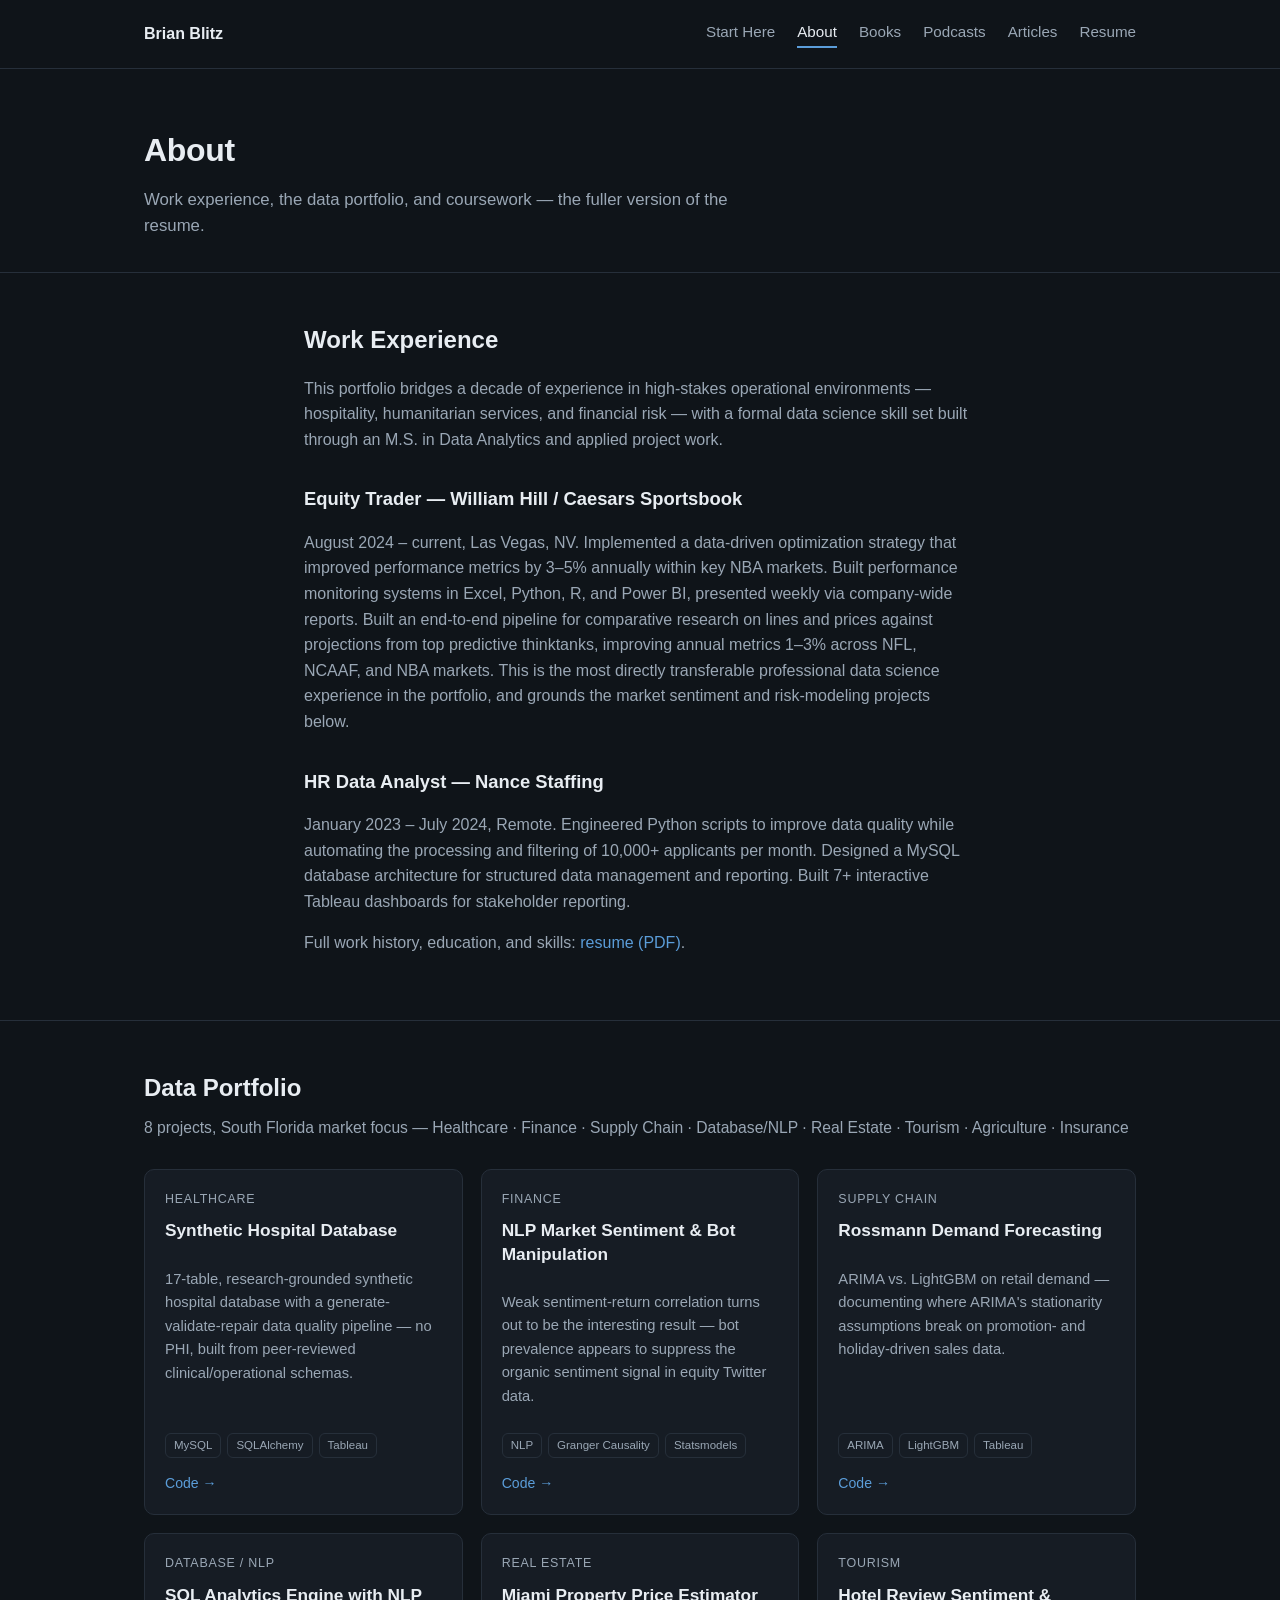
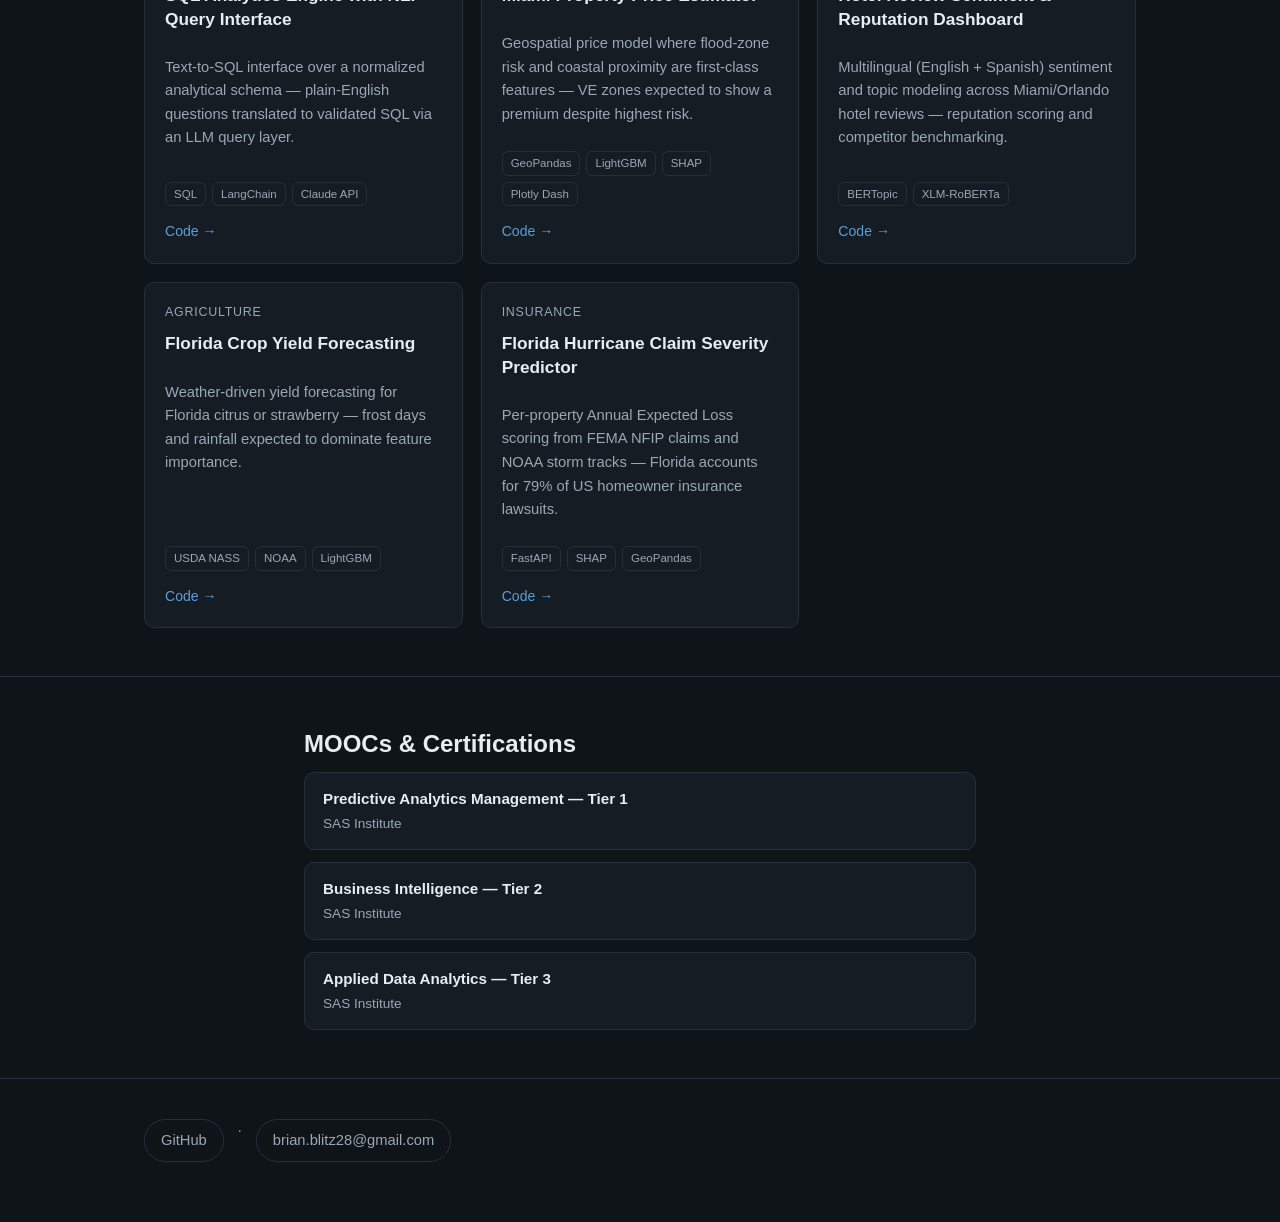
==== about.html @ cf0d60e2 "Rebuild site as multi-page: Start Here, About, Books, Podcasts, Articles, Resume" ====
<!DOCTYPE html>
<html lang="en">
<head>
<meta charset="UTF-8">
<meta name="viewport" content="width=device-width, initial-scale=1.0">
<title>About — Brian Blitz</title>
<link rel="stylesheet" href="style.css">
</head>
<body>

<nav class="site-nav">
  <div class="wrap">
    <span class="brand">Brian Blitz</span>
    <div class="tabs">
      <a href="index.html">Start Here</a>
      <a href="about.html" class="active">About</a>
      <a href="books.html">Books</a>
      <a href="podcasts.html">Podcasts</a>
      <a href="articles.html">Articles</a>
      <a href="assets/Blitz.Brian_Resume.pdf" target="_blank">Resume</a>
    </div>
  </div>
</nav>

<header class="page-head">
  <div class="wrap">
    <h1>About</h1>
    <p class="dek">Work experience, the data portfolio, and coursework — the fuller version of the resume.</p>
  </div>
</header>

<section id="work-experience">
  <div class="wrap about-page-content">
    <h2>Work Experience</h2>
    <p>
      This portfolio bridges a decade of experience in high-stakes operational environments — hospitality,
      humanitarian services, and financial risk — with a formal data science skill set built through an
      M.S. in Data Analytics and applied project work.
    </p>
    <h3>Equity Trader — William Hill / Caesars Sportsbook</h3>
    <p>
      August 2024 – current, Las Vegas, NV. Implemented a data-driven optimization strategy that improved
      performance metrics by 3–5% annually within key NBA markets. Built performance monitoring systems in
      Excel, Python, R, and Power BI, presented weekly via company-wide reports. Built an end-to-end pipeline
      for comparative research on lines and prices against projections from top predictive thinktanks,
      improving annual metrics 1–3% across NFL, NCAAF, and NBA markets. This is the most directly transferable
      professional data science experience in the portfolio, and grounds the market sentiment and risk-modeling
      projects below.
    </p>
    <h3>HR Data Analyst — Nance Staffing</h3>
    <p>
      January 2023 – July 2024, Remote. Engineered Python scripts to improve data quality while automating the
      processing and filtering of 10,000+ applicants per month. Designed a MySQL database architecture for
      structured data management and reporting. Built 7+ interactive Tableau dashboards for stakeholder reporting.
    </p>
    <p>
      Full work history, education, and skills: <a href="assets/Blitz.Brian_Resume.pdf" target="_blank">resume (PDF)</a>.
    </p>
  </div>
</section>

<section id="data-portfolio">
  <div class="wrap">
    <h2>Data Portfolio</h2>
    <p class="section-sub">8 projects, South Florida market focus — Healthcare · Finance · Supply Chain · Database/NLP · Real Estate · Tourism · Agriculture · Insurance</p>

    <div class="grid">

      <div class="card">
        <span class="industry">Healthcare</span>
        <h4>Synthetic Hospital Database</h4>
        <p class="finding">17-table, research-grounded synthetic hospital database with a generate-validate-repair data quality pipeline — no PHI, built from peer-reviewed clinical/operational schemas.</p>
        <div class="tags"><span>MySQL</span><span>SQLAlchemy</span><span>Tableau</span></div>
        <div class="card-links">
          <a href="https://github.com/brianravelo28/synthetic-hospital-db" target="_blank">Code →</a>
        </div>
      </div>

      <div class="card">
        <span class="industry">Finance</span>
        <h4>NLP Market Sentiment & Bot Manipulation</h4>
        <p class="finding">Weak sentiment-return correlation turns out to be the interesting result — bot prevalence appears to suppress the organic sentiment signal in equity Twitter data.</p>
        <div class="tags"><span>NLP</span><span>Granger Causality</span><span>Statsmodels</span></div>
        <div class="card-links">
          <a href="https://github.com/brianravelo28" target="_blank">Code →</a>
        </div>
      </div>

      <div class="card">
        <span class="industry">Supply Chain</span>
        <h4>Rossmann Demand Forecasting</h4>
        <p class="finding">ARIMA vs. LightGBM on retail demand — documenting where ARIMA's stationarity assumptions break on promotion- and holiday-driven sales data.</p>
        <div class="tags"><span>ARIMA</span><span>LightGBM</span><span>Tableau</span></div>
        <div class="card-links">
          <a href="https://github.com/brianravelo28/rossmann-demand-forecasting" target="_blank">Code →</a>
        </div>
      </div>

      <div class="card">
        <span class="industry">Database / NLP</span>
        <h4>SQL Analytics Engine with NLP Query Interface</h4>
        <p class="finding">Text-to-SQL interface over a normalized analytical schema — plain-English questions translated to validated SQL via an LLM query layer.</p>
        <div class="tags"><span>SQL</span><span>LangChain</span><span>Claude API</span></div>
        <div class="card-links">
          <a href="https://github.com/brianravelo28" target="_blank">Code →</a>
        </div>
      </div>

      <div class="card">
        <span class="industry">Real Estate</span>
        <h4>Miami Property Price Estimator</h4>
        <p class="finding">Geospatial price model where flood-zone risk and coastal proximity are first-class features — VE zones expected to show a premium despite highest risk.</p>
        <div class="tags"><span>GeoPandas</span><span>LightGBM</span><span>SHAP</span><span>Plotly Dash</span></div>
        <div class="card-links">
          <a href="https://github.com/brianravelo28/miami-real-estate-ml" target="_blank">Code →</a>
        </div>
      </div>

      <div class="card">
        <span class="industry">Tourism</span>
        <h4>Hotel Review Sentiment & Reputation Dashboard</h4>
        <p class="finding">Multilingual (English + Spanish) sentiment and topic modeling across Miami/Orlando hotel reviews — reputation scoring and competitor benchmarking.</p>
        <div class="tags"><span>BERTopic</span><span>XLM-RoBERTa</span></div>
        <div class="card-links">
          <a href="https://github.com/brianravelo28/tourism-hotel-sentiment" target="_blank">Code →</a>
        </div>
      </div>

      <div class="card">
        <span class="industry">Agriculture</span>
        <h4>Florida Crop Yield Forecasting</h4>
        <p class="finding">Weather-driven yield forecasting for Florida citrus or strawberry — frost days and rainfall expected to dominate feature importance.</p>
        <div class="tags"><span>USDA NASS</span><span>NOAA</span><span>LightGBM</span></div>
        <div class="card-links">
          <a href="https://github.com/brianravelo28" target="_blank">Code →</a>
        </div>
      </div>

      <div class="card">
        <span class="industry">Insurance</span>
        <h4>Florida Hurricane Claim Severity Predictor</h4>
        <p class="finding">Per-property Annual Expected Loss scoring from FEMA NFIP claims and NOAA storm tracks — Florida accounts for 79% of US homeowner insurance lawsuits.</p>
        <div class="tags"><span>FastAPI</span><span>SHAP</span><span>GeoPandas</span></div>
        <div class="card-links">
          <a href="https://github.com/brianravelo28" target="_blank">Code →</a>
        </div>
      </div>

    </div>
  </div>
</section>

<section id="moocs">
  <div class="wrap about-page-content">
    <h2>MOOCs & Certifications</h2>
    <ul class="item-list">
      <li>
        <div class="item-title">Predictive Analytics Management — Tier 1</div>
        <div class="item-meta">SAS Institute</div>
      </li>
      <li>
        <div class="item-title">Business Intelligence — Tier 2</div>
        <div class="item-meta">SAS Institute</div>
      </li>
      <li>
        <div class="item-title">Applied Data Analytics — Tier 3</div>
        <div class="item-meta">SAS Institute</div>
      </li>
    </ul>
  </div>
</section>

<footer>
  <div class="wrap">
    <div class="links">
      <a href="https://github.com/brianravelo28" target="_blank">GitHub</a> ·
      <a href="mailto:brian.blitz28@gmail.com">brian.blitz28@gmail.com</a>
    </div>
  </div>
</footer>

</body>
</html>
---- style.css ----
:root {
  --bg: #0f1419;
  --bg-elev: #161c24;
  --border: #262f3a;
  --text: #e8edf2;
  --text-muted: #9aa7b5;
  --accent: #5b9dd9;
  --accent-soft: rgba(91,157,217,0.12);
  --radius: 10px;
}
* { box-sizing: border-box; }
body {
  margin: 0;
  font-family: -apple-system, BlinkMacSystemFont, "Segoe UI", Helvetica, Arial, sans-serif;
  background: var(--bg);
  color: var(--text);
  line-height: 1.6;
}
a { color: var(--accent); text-decoration: none; }
a:hover { text-decoration: underline; }
.wrap { max-width: 1040px; margin: 0 auto; padding: 0 24px; }

/* Site nav — present on every page */
nav.site-nav {
  border-bottom: 1px solid var(--border);
  padding: 20px 0;
}
nav.site-nav .wrap {
  display: flex;
  align-items: center;
  justify-content: space-between;
  flex-wrap: wrap;
  gap: 12px;
}
nav.site-nav .brand {
  font-weight: 600;
  color: var(--text);
}
nav.site-nav .tabs {
  display: flex;
  gap: 22px;
  flex-wrap: wrap;
  font-size: 0.95rem;
}
nav.site-nav .tabs a { color: var(--text-muted); }
nav.site-nav .tabs a:hover,
nav.site-nav .tabs a.active { color: var(--text); text-decoration: none; }
nav.site-nav .tabs a.active { border-bottom: 2px solid var(--accent); padding-bottom: 2px; }

/* Page header (used on inner pages instead of the big hero) */
header.page-head {
  padding: 56px 0 32px;
  border-bottom: 1px solid var(--border);
}
header.page-head h1 { font-size: 2rem; margin: 0 0 10px; letter-spacing: -0.01em; }
header.page-head .dek { color: var(--text-muted); font-size: 1.05rem; max-width: 640px; margin: 0; }

/* Homepage hero */
header.hero {
  padding: 72px 0 48px;
}
.hero h1 { font-size: 2.4rem; margin: 0 0 6px; letter-spacing: -0.01em; }
.hero .role { color: var(--text-muted); font-size: 1.05rem; margin: 0 0 24px; }
.hero .pitch {
  font-size: 1.15rem;
  max-width: 640px;
  color: var(--text);
  margin: 0 0 28px;
}
.links { display: flex; gap: 14px; flex-wrap: wrap; }
.links a {
  padding: 9px 16px;
  border: 1px solid var(--border);
  border-radius: 999px;
  color: var(--text);
  font-size: 0.92rem;
}
.links a:hover { border-color: var(--accent); text-decoration: none; background: var(--accent-soft); }

/* Start Here quick-links */
.quick-links {
  display: grid;
  grid-template-columns: repeat(auto-fill, minmax(220px, 1fr));
  gap: 14px;
  margin: 8px 0 0;
}
.quick-links a {
  display: block;
  padding: 16px 18px;
  border: 1px solid var(--border);
  border-radius: var(--radius);
  color: var(--text);
}
.quick-links a:hover { border-color: var(--accent); background: var(--accent-soft); text-decoration: none; }
.quick-links .qtitle { font-weight: 600; margin-bottom: 4px; }
.quick-links .qdesc { color: var(--text-muted); font-size: 0.88rem; }

section { padding: 48px 0; }
section + section { border-top: 1px solid var(--border); }
section h2 { font-size: 1.5rem; margin: 0 0 8px; }
section h3 { font-size: 1.15rem; margin: 32px 0 12px; }
section .section-sub {
  color: var(--text-muted);
  margin: 0 0 28px;
  font-size: 0.98rem;
}
section p { color: var(--text-muted); }

/* Project grid (About > Data Portfolio) */
.grid {
  display: grid;
  grid-template-columns: repeat(auto-fill, minmax(280px, 1fr));
  gap: 18px;
}
.card {
  background: var(--bg-elev);
  border: 1px solid var(--border);
  border-radius: var(--radius);
  padding: 20px;
  display: flex;
  flex-direction: column;
  gap: 10px;
}
.card .industry { font-size: 0.78rem; text-transform: uppercase; letter-spacing: 0.06em; color: var(--text-muted); }
.card h4 { margin: 0; font-size: 1.08rem; line-height: 1.35; color: var(--text); }
.card .finding { color: var(--text-muted); font-size: 0.92rem; flex-grow: 1; }
.tags { display: flex; gap: 6px; flex-wrap: wrap; }
.tags span {
  font-size: 0.72rem;
  color: var(--text-muted);
  border: 1px solid var(--border);
  padding: 2px 8px;
  border-radius: 6px;
}
.card-links { display: flex; gap: 14px; margin-top: 4px; font-size: 0.88rem; }

/* Simple list rows (MOOCs, and later Books/Podcasts/Articles) */
.item-list { list-style: none; padding: 0; margin: 0; display: flex; flex-direction: column; gap: 12px; }
.item-list li {
  border: 1px solid var(--border);
  border-radius: var(--radius);
  padding: 14px 18px;
  background: var(--bg-elev);
}
.item-list .item-title { color: var(--text); font-weight: 600; font-size: 0.95rem; }
.item-list .item-meta { color: var(--text-muted); font-size: 0.85rem; margin-top: 2px; }

/* Honest "not built yet" placeholder */
.placeholder {
  border: 1px dashed var(--border);
  border-radius: var(--radius);
  padding: 28px;
  color: var(--text-muted);
  font-size: 0.95rem;
}

.about-page-content { max-width: 720px; }

footer {
  border-top: 1px solid var(--border);
  padding: 40px 0 60px;
  color: var(--text-muted);
  font-size: 0.9rem;
}
footer .links a { color: var(--text-muted); }
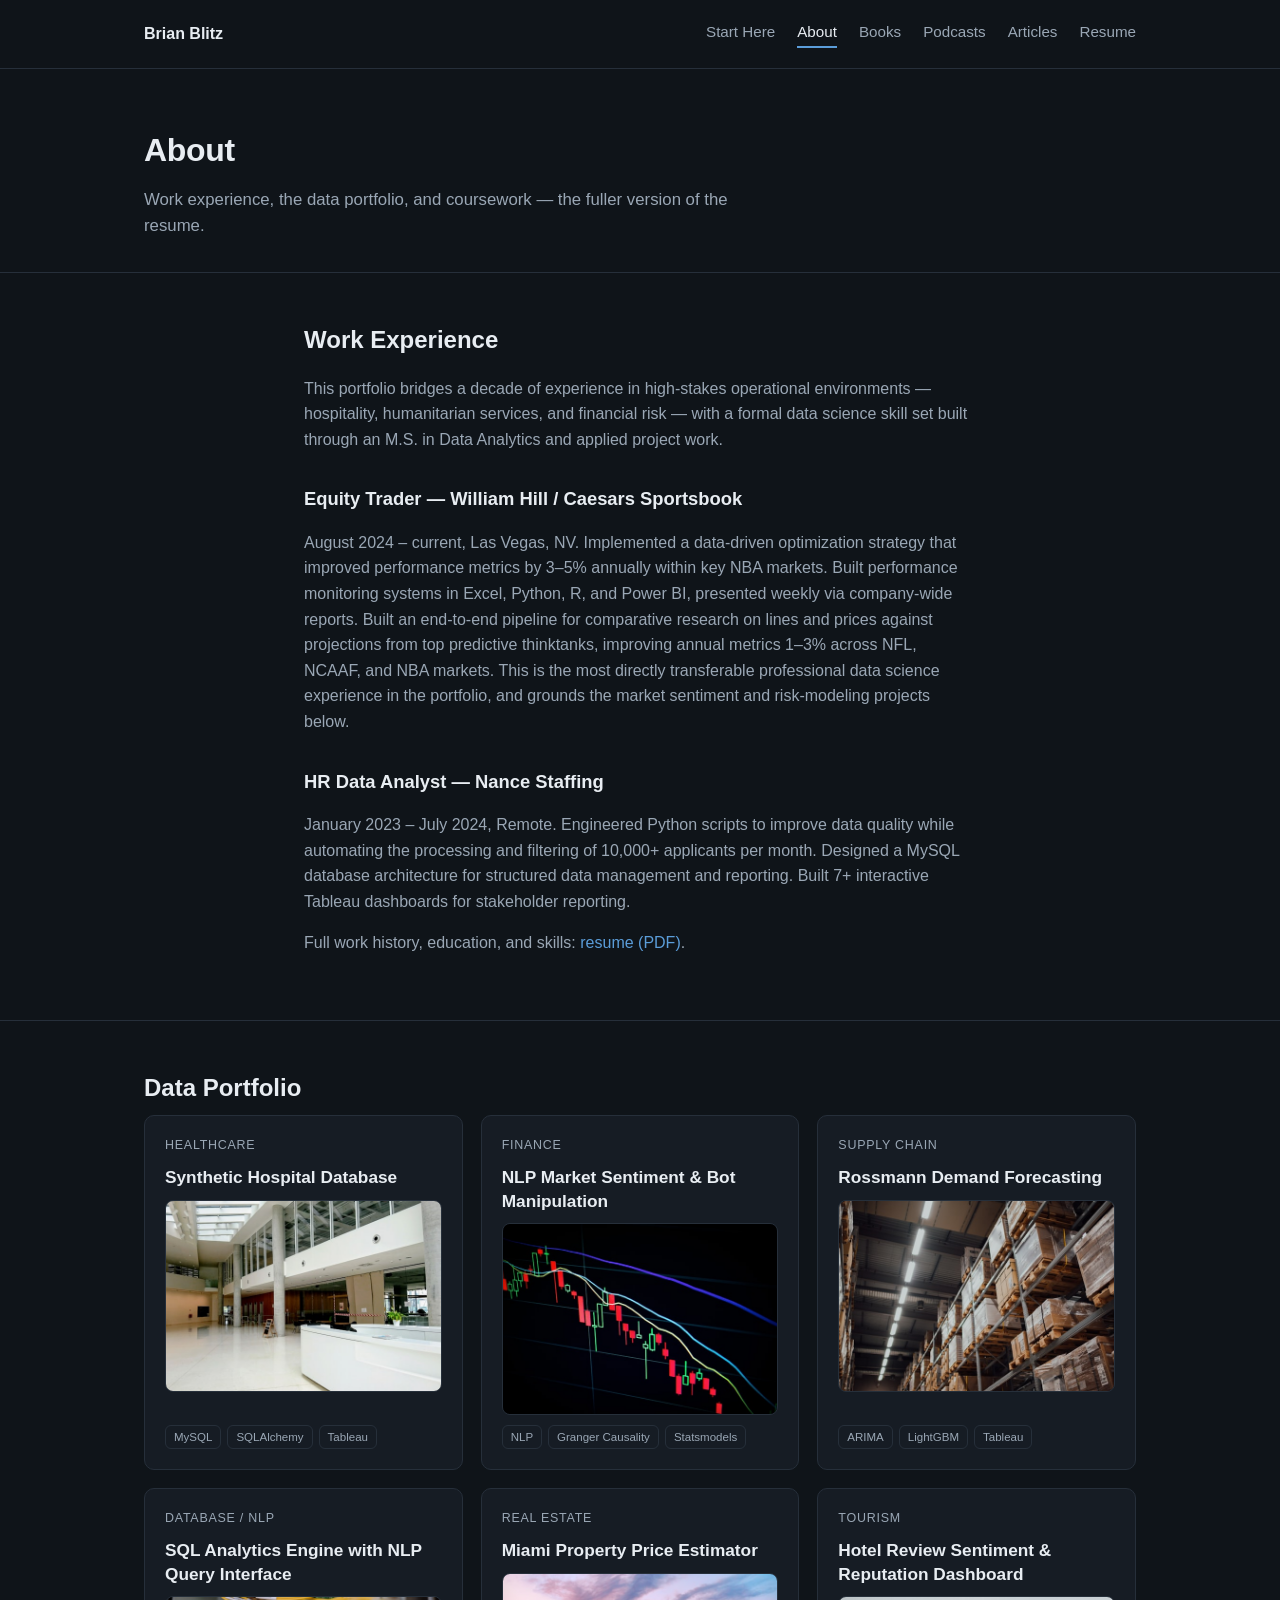
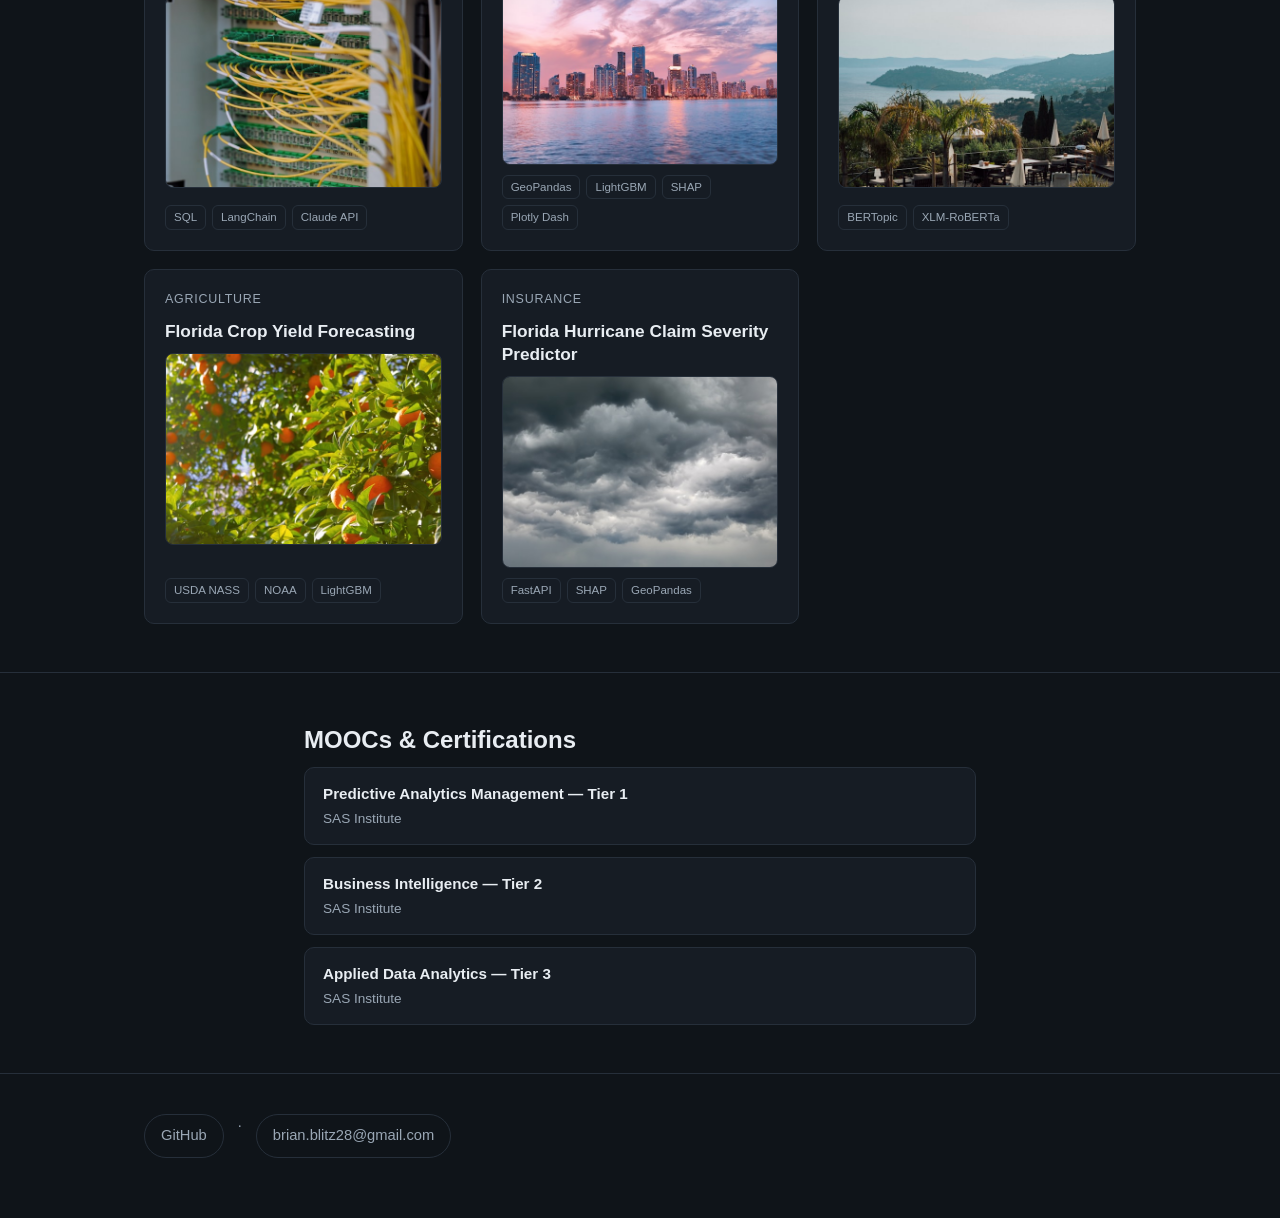
==== commit d8211f67: "Add scroll-reveal and hover-to-reveal photo overlays to Data Portfolio cards Cards now fade in on sc" ====
--- a/about.html
+++ b/about.html
@@ -62,88 +62,87 @@
 <section id="data-portfolio">
   <div class="wrap">
     <h2>Data Portfolio</h2>
-    <p class="section-sub">8 projects, South Florida market focus — Healthcare · Finance · Supply Chain · Database/NLP · Real Estate · Tourism · Agriculture · Insurance</p>
 
     <div class="grid">
 
-      <div class="card">
+      <div class="card reveal">
         <span class="industry">Healthcare</span>
         <h4>Synthetic Hospital Database</h4>
-        <p class="finding">17-table, research-grounded synthetic hospital database with a generate-validate-repair data quality pipeline — no PHI, built from peer-reviewed clinical/operational schemas.</p>
+        <a class="card-photo" href="https://github.com/brianravelo28/synthetic-hospital-db" target="_blank" title="View code on GitHub">
+          <img src="assets/photos/healthcare.jpg" alt="" loading="lazy">
+          <p class="finding">17-table, research-grounded synthetic hospital database with a generate-validate-repair data quality pipeline — no PHI, built from peer-reviewed clinical/operational schemas.</p>
+        </a>
         <div class="tags"><span>MySQL</span><span>SQLAlchemy</span><span>Tableau</span></div>
-        <div class="card-links">
-          <a href="https://github.com/brianravelo28/synthetic-hospital-db" target="_blank">Code →</a>
-        </div>
       </div>
 
-      <div class="card">
+      <div class="card reveal">
         <span class="industry">Finance</span>
         <h4>NLP Market Sentiment & Bot Manipulation</h4>
-        <p class="finding">Weak sentiment-return correlation turns out to be the interesting result — bot prevalence appears to suppress the organic sentiment signal in equity Twitter data.</p>
+        <a class="card-photo" href="https://github.com/brianravelo28" target="_blank" title="View code on GitHub">
+          <img src="assets/photos/finance.jpg" alt="" loading="lazy">
+          <p class="finding">Weak sentiment-return correlation turns out to be the interesting result — bot prevalence appears to suppress the organic sentiment signal in equity Twitter data.</p>
+        </a>
         <div class="tags"><span>NLP</span><span>Granger Causality</span><span>Statsmodels</span></div>
-        <div class="card-links">
-          <a href="https://github.com/brianravelo28" target="_blank">Code →</a>
-        </div>
       </div>
 
-      <div class="card">
+      <div class="card reveal">
         <span class="industry">Supply Chain</span>
         <h4>Rossmann Demand Forecasting</h4>
-        <p class="finding">ARIMA vs. LightGBM on retail demand — documenting where ARIMA's stationarity assumptions break on promotion- and holiday-driven sales data.</p>
+        <a class="card-photo" href="https://github.com/brianravelo28/rossmann-demand-forecasting" target="_blank" title="View code on GitHub">
+          <img src="assets/photos/supply-chain.jpg" alt="" loading="lazy">
+          <p class="finding">ARIMA vs. LightGBM on retail demand — documenting where ARIMA's stationarity assumptions break on promotion- and holiday-driven sales data.</p>
+        </a>
         <div class="tags"><span>ARIMA</span><span>LightGBM</span><span>Tableau</span></div>
-        <div class="card-links">
-          <a href="https://github.com/brianravelo28/rossmann-demand-forecasting" target="_blank">Code →</a>
-        </div>
       </div>
 
-      <div class="card">
+      <div class="card reveal">
         <span class="industry">Database / NLP</span>
         <h4>SQL Analytics Engine with NLP Query Interface</h4>
-        <p class="finding">Text-to-SQL interface over a normalized analytical schema — plain-English questions translated to validated SQL via an LLM query layer.</p>
+        <a class="card-photo" href="https://github.com/brianravelo28" target="_blank" title="View code on GitHub">
+          <img src="assets/photos/database-nlp.jpg" alt="" loading="lazy">
+          <p class="finding">Text-to-SQL interface over a normalized analytical schema — plain-English questions translated to validated SQL via an LLM query layer.</p>
+        </a>
         <div class="tags"><span>SQL</span><span>LangChain</span><span>Claude API</span></div>
-        <div class="card-links">
-          <a href="https://github.com/brianravelo28" target="_blank">Code →</a>
-        </div>
       </div>
 
-      <div class="card">
+      <div class="card reveal">
         <span class="industry">Real Estate</span>
         <h4>Miami Property Price Estimator</h4>
-        <p class="finding">Geospatial price model where flood-zone risk and coastal proximity are first-class features — VE zones expected to show a premium despite highest risk.</p>
+        <a class="card-photo" href="https://github.com/brianravelo28/miami-real-estate-ml" target="_blank" title="View code on GitHub">
+          <img src="assets/photos/real-estate.jpg" alt="" loading="lazy">
+          <p class="finding">Geospatial price model where flood-zone risk and coastal proximity are first-class features — VE zones expected to show a premium despite highest risk.</p>
+        </a>
         <div class="tags"><span>GeoPandas</span><span>LightGBM</span><span>SHAP</span><span>Plotly Dash</span></div>
-        <div class="card-links">
-          <a href="https://github.com/brianravelo28/miami-real-estate-ml" target="_blank">Code →</a>
-        </div>
       </div>
 
-      <div class="card">
+      <div class="card reveal">
         <span class="industry">Tourism</span>
         <h4>Hotel Review Sentiment & Reputation Dashboard</h4>
-        <p class="finding">Multilingual (English + Spanish) sentiment and topic modeling across Miami/Orlando hotel reviews — reputation scoring and competitor benchmarking.</p>
+        <a class="card-photo" href="https://github.com/brianravelo28/tourism-hotel-sentiment" target="_blank" title="View code on GitHub">
+          <img src="assets/photos/tourism.jpg" alt="" loading="lazy">
+          <p class="finding">Multilingual (English + Spanish) sentiment and topic modeling across Miami/Orlando hotel reviews — reputation scoring and competitor benchmarking.</p>
+        </a>
         <div class="tags"><span>BERTopic</span><span>XLM-RoBERTa</span></div>
-        <div class="card-links">
-          <a href="https://github.com/brianravelo28/tourism-hotel-sentiment" target="_blank">Code →</a>
-        </div>
       </div>
 
-      <div class="card">
+      <div class="card reveal">
         <span class="industry">Agriculture</span>
         <h4>Florida Crop Yield Forecasting</h4>
-        <p class="finding">Weather-driven yield forecasting for Florida citrus or strawberry — frost days and rainfall expected to dominate feature importance.</p>
+        <a class="card-photo" href="https://github.com/brianravelo28/florida-citrus-yield-forecast" target="_blank" title="View code on GitHub">
+          <img src="assets/photos/agriculture.jpg" alt="" loading="lazy">
+          <p class="finding">Weather-driven yield forecasting for Florida citrus or strawberry — frost days and rainfall expected to dominate feature importance.</p>
+        </a>
         <div class="tags"><span>USDA NASS</span><span>NOAA</span><span>LightGBM</span></div>
-        <div class="card-links">
-          <a href="https://github.com/brianravelo28" target="_blank">Code →</a>
-        </div>
       </div>
 
-      <div class="card">
+      <div class="card reveal">
         <span class="industry">Insurance</span>
         <h4>Florida Hurricane Claim Severity Predictor</h4>
-        <p class="finding">Per-property Annual Expected Loss scoring from FEMA NFIP claims and NOAA storm tracks — Florida accounts for 79% of US homeowner insurance lawsuits.</p>
+        <a class="card-photo" href="https://github.com/brianravelo28" target="_blank" title="View code on GitHub">
+          <img src="assets/photos/insurance.jpg" alt="" loading="lazy">
+          <p class="finding">Per-property Annual Expected Loss scoring from FEMA NFIP claims and NOAA storm tracks — Florida accounts for 79% of US homeowner insurance lawsuits.</p>
+        </a>
         <div class="tags"><span>FastAPI</span><span>SHAP</span><span>GeoPandas</span></div>
-        <div class="card-links">
-          <a href="https://github.com/brianravelo28" target="_blank">Code →</a>
-        </div>
       </div>
 
     </div>
@@ -179,5 +178,19 @@
   </div>
 </footer>
 
+<script>
+  document.addEventListener('DOMContentLoaded', () => {
+    const observer = new IntersectionObserver((entries) => {
+      entries.forEach(entry => {
+        if (entry.isIntersecting) {
+          entry.target.classList.add('is-visible');
+          observer.unobserve(entry.target);
+        }
+      });
+    }, { threshold: 0.15 });
+    document.querySelectorAll('.reveal').forEach(el => observer.observe(el));
+  });
+</script>
+
 </body>
 </html>
--- a/style.css
+++ b/style.css
@@ -123,8 +123,7 @@
 }
 .card .industry { font-size: 0.78rem; text-transform: uppercase; letter-spacing: 0.06em; color: var(--text-muted); }
 .card h4 { margin: 0; font-size: 1.08rem; line-height: 1.35; color: var(--text); }
-.card .finding { color: var(--text-muted); font-size: 0.92rem; flex-grow: 1; }
-.tags { display: flex; gap: 6px; flex-wrap: wrap; }
+.tags { display: flex; gap: 6px; flex-wrap: wrap; margin-top: auto; }
 .tags span {
   font-size: 0.72rem;
   color: var(--text-muted);
@@ -132,7 +131,39 @@
   padding: 2px 8px;
   border-radius: 6px;
 }
-.card-links { display: flex; gap: 14px; margin-top: 4px; font-size: 0.88rem; }
+.card-photo {
+  position: relative;
+  display: block;
+  border-radius: 8px;
+  overflow: hidden;
+  border: 1px solid var(--border);
+  transition: border-color 0.2s ease;
+}
+.card-photo:hover { border-color: var(--accent); }
+.card-photo img {
+  display: block;
+  width: 100%;
+  height: 190px;
+  object-fit: cover;
+}
+.card-photo .finding {
+  position: absolute;
+  left: 0;
+  right: 0;
+  bottom: 0;
+  margin: 0;
+  padding: 36px 14px 12px;
+  background: linear-gradient(to top, rgba(6,9,13,0.97) 60%, rgba(6,9,13,0) 100%);
+  color: #f4f7fa;
+  font-size: 0.86rem;
+  line-height: 1.45;
+  opacity: 0;
+  transition: opacity 0.25s ease;
+}
+.card-photo:hover .finding,
+.card-photo:focus-visible .finding {
+  opacity: 1;
+}
 
 /* Simple list rows (MOOCs, and later Books/Podcasts/Articles) */
 .item-list { list-style: none; padding: 0; margin: 0; display: flex; flex-direction: column; gap: 12px; }
@@ -156,6 +187,17 @@
 
 .about-page-content { max-width: 720px; }
 
+/* Scroll reveal — cards fade/slide in as they enter the viewport */
+.reveal {
+  opacity: 0;
+  transform: translateY(24px);
+  transition: opacity 0.6s ease, transform 0.6s ease;
+}
+.reveal.is-visible {
+  opacity: 1;
+  transform: translateY(0);
+}
+
 footer {
   border-top: 1px solid var(--border);
   padding: 40px 0 60px;
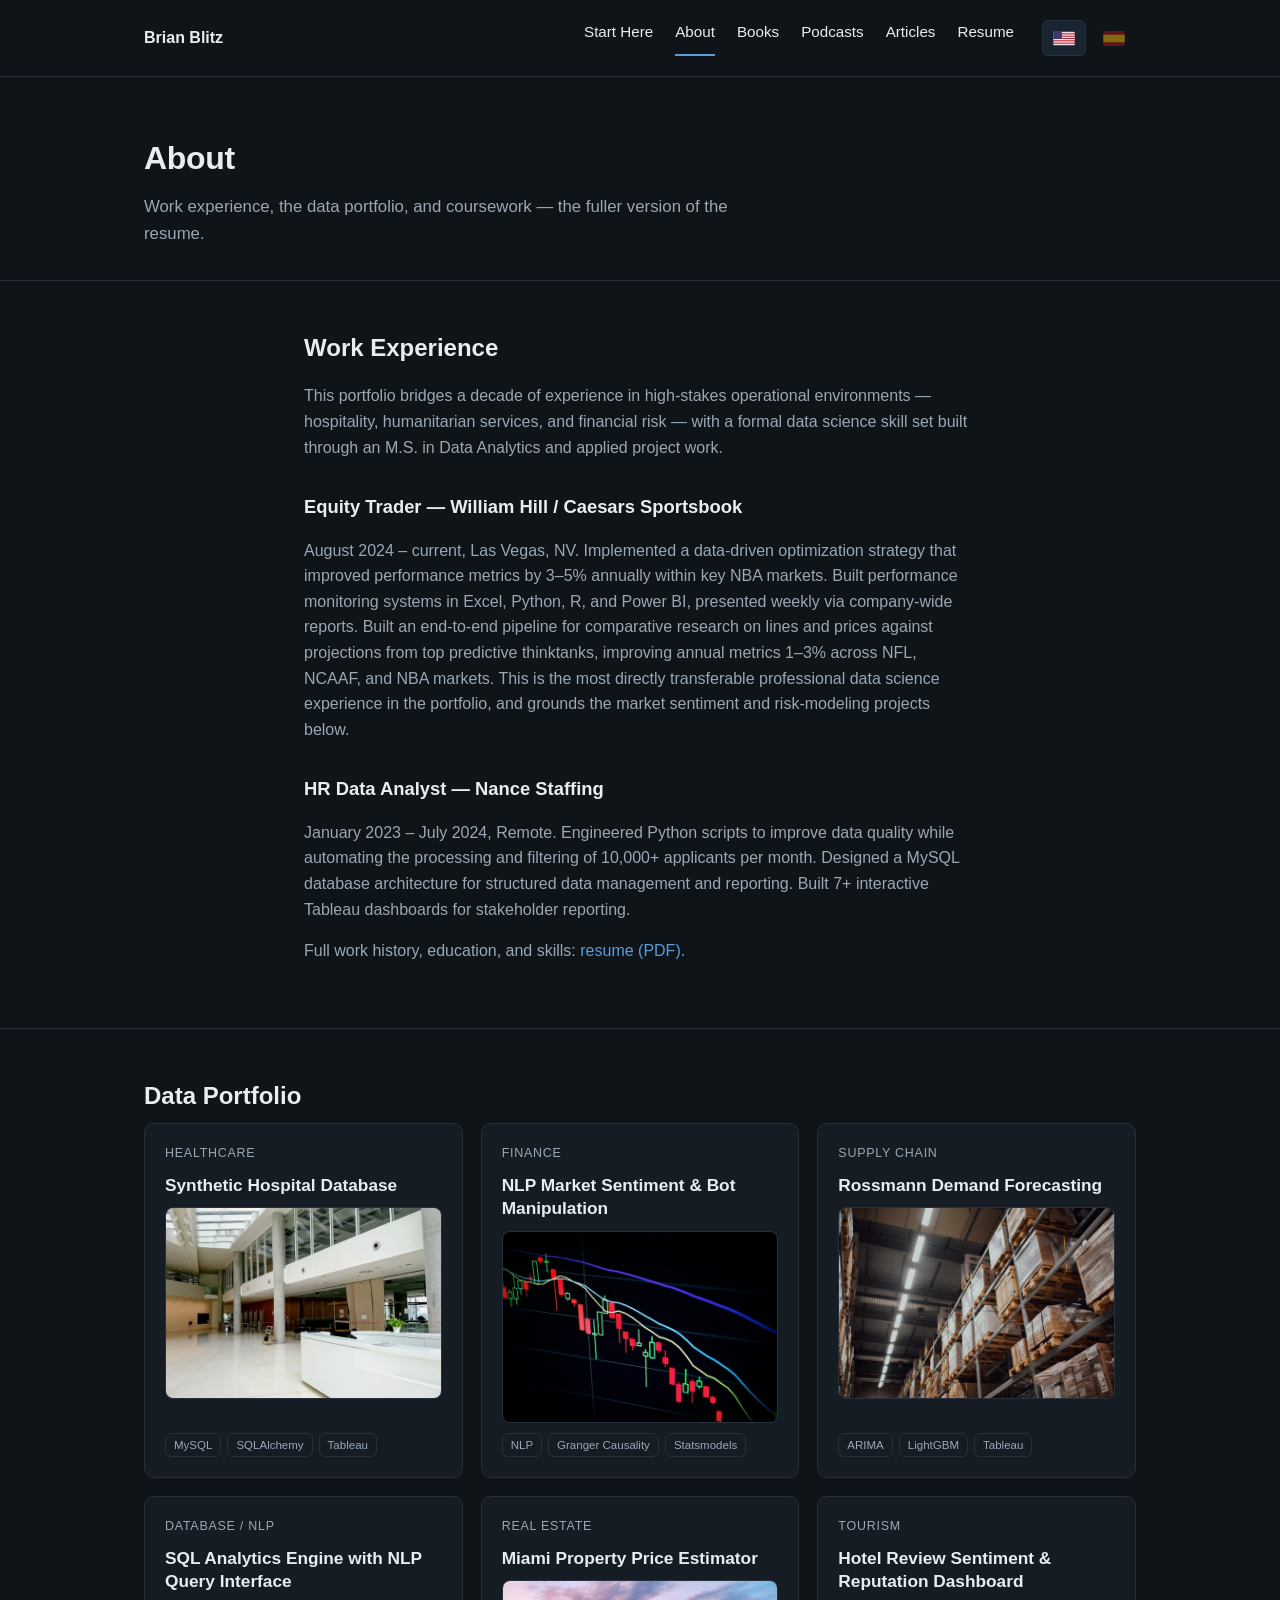
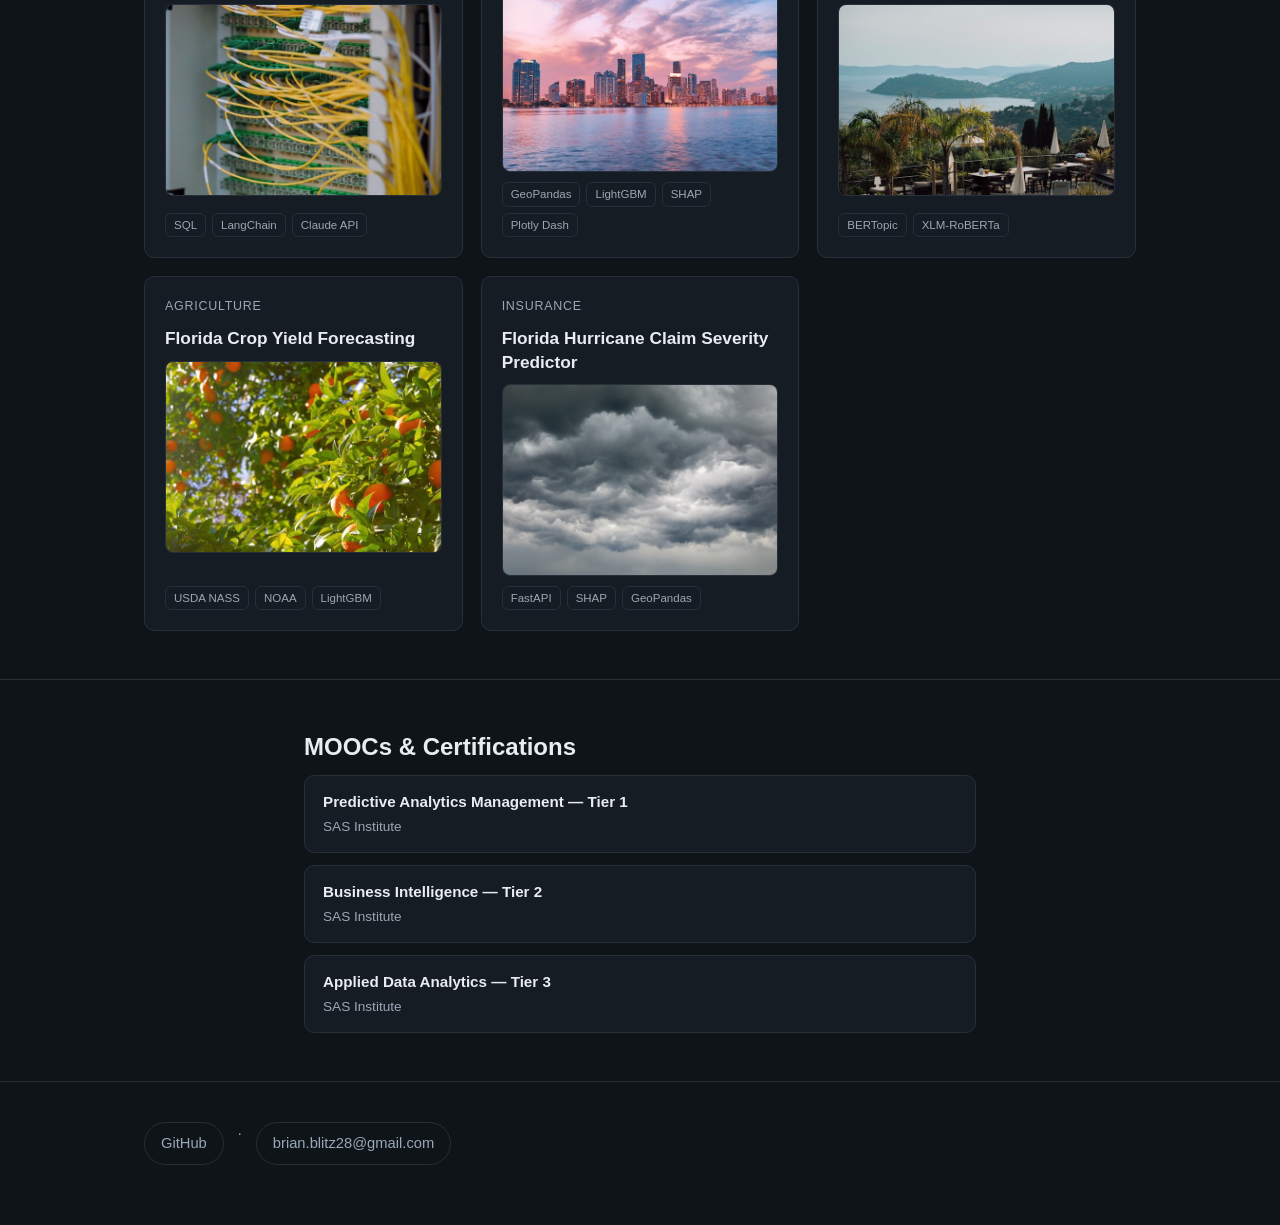
==== commit b92bbb5d: "Add EN/ES language toggle with full Spanish translation Flag buttons next to Resume switch every pag" ====
--- a/about.html
+++ b/about.html
@@ -2,43 +2,59 @@
 <html lang="en">
 <head>
 <meta charset="UTF-8">
+<script src="assets/lang-early.js"></script>
 <meta name="viewport" content="width=device-width, initial-scale=1.0">
 <title>About — Brian Blitz</title>
 <link rel="stylesheet" href="style.css">
 </head>
-<body>
+<body data-title-en="About — Brian Blitz" data-title-es="Acerca de — Brian Blitz">
 
 <nav class="site-nav">
   <div class="wrap">
     <span class="brand">Brian Blitz</span>
     <div class="tabs">
-      <a href="index.html">Start Here</a>
-      <a href="about.html" class="active">About</a>
-      <a href="books.html">Books</a>
-      <a href="podcasts.html">Podcasts</a>
-      <a href="articles.html">Articles</a>
-      <a href="assets/Blitz.Brian_Resume.pdf" target="_blank">Resume</a>
+      <a href="index.html"><span data-lang="en">Start Here</span><span data-lang="es" hidden>Inicio</span></a>
+      <a href="about.html" class="active"><span data-lang="en">About</span><span data-lang="es" hidden>Acerca de</span></a>
+      <a href="books.html"><span data-lang="en">Books</span><span data-lang="es" hidden>Libros</span></a>
+      <a href="podcasts.html"><span data-lang="en">Podcasts</span><span data-lang="es" hidden>Podcasts</span></a>
+      <a href="articles.html"><span data-lang="en">Articles</span><span data-lang="es" hidden>Artículos</span></a>
+      <a href="assets/Blitz.Brian_Resume.pdf" target="_blank"><span data-lang="en">Resume</span><span data-lang="es" hidden>Currículum</span></a>
+      <div class="lang-toggle">
+        <button type="button" data-set-lang="en" aria-label="English"><svg width="20" height="14" viewBox="0 0 20 14" aria-hidden="true"><rect width="20" height="14" fill="#B22234"/><rect y="1.08" width="20" height="1.08" fill="#fff"/><rect y="3.23" width="20" height="1.08" fill="#fff"/><rect y="5.38" width="20" height="1.08" fill="#fff"/><rect y="7.54" width="20" height="1.08" fill="#fff"/><rect y="9.69" width="20" height="1.08" fill="#fff"/><rect y="11.85" width="20" height="1.08" fill="#fff"/><rect width="8" height="7.54" fill="#3C3B6E"/></svg></button>
+        <button type="button" data-set-lang="es" aria-label="Español"><svg width="20" height="14" viewBox="0 0 20 14" aria-hidden="true"><rect width="20" height="14" fill="#AA151B"/><rect y="3.5" width="20" height="7" fill="#F1BF00"/></svg></button>
+      </div>
     </div>
   </div>
 </nav>
 
 <header class="page-head">
   <div class="wrap">
-    <h1>About</h1>
-    <p class="dek">Work experience, the data portfolio, and coursework — the fuller version of the resume.</p>
+    <h1><span data-lang="en">About</span><span data-lang="es" hidden>Acerca de</span></h1>
+    <p class="dek">
+      <span data-lang="en">Work experience, the data portfolio, and coursework — the fuller version of the resume.</span>
+      <span data-lang="es" hidden>Experiencia laboral, el portafolio de datos y la formación — la versión más completa del currículum.</span>
+    </p>
   </div>
 </header>
 
 <section id="work-experience">
   <div class="wrap about-page-content">
-    <h2>Work Experience</h2>
-    <p>
+    <h2><span data-lang="en">Work Experience</span><span data-lang="es" hidden>Experiencia Laboral</span></h2>
+    <p data-lang="en">
       This portfolio bridges a decade of experience in high-stakes operational environments — hospitality,
       humanitarian services, and financial risk — with a formal data science skill set built through an
       M.S. in Data Analytics and applied project work.
     </p>
-    <h3>Equity Trader — William Hill / Caesars Sportsbook</h3>
-    <p>
+    <p data-lang="es" hidden>
+      Este portafolio conecta una década de experiencia en entornos operativos de alto riesgo — hospitalidad,
+      servicios humanitarios y riesgo financiero — con un conjunto formal de habilidades en ciencia de datos,
+      desarrollado a través de una Maestría en Analítica de Datos y proyectos aplicados.
+    </p>
+    <h3>
+      <span data-lang="en">Equity Trader — William Hill / Caesars Sportsbook</span>
+      <span data-lang="es" hidden>Trader de Apuestas — William Hill / Caesars Sportsbook</span>
+    </h3>
+    <p data-lang="en">
       August 2024 – current, Las Vegas, NV. Implemented a data-driven optimization strategy that improved
       performance metrics by 3–5% annually within key NBA markets. Built performance monitoring systems in
       Excel, Python, R, and Power BI, presented weekly via company-wide reports. Built an end-to-end pipeline
@@ -47,100 +63,128 @@
       professional data science experience in the portfolio, and grounds the market sentiment and risk-modeling
       projects below.
     </p>
-    <h3>HR Data Analyst — Nance Staffing</h3>
-    <p>
+    <p data-lang="es" hidden>
+      Agosto de 2024 – actualidad, Las Vegas, NV. Implementé una estrategia de optimización basada en datos que
+      mejoró las métricas de rendimiento entre un 3–5% anual en mercados clave de la NBA. Desarrollé sistemas de
+      monitoreo de rendimiento en Excel, Python, R y Power BI, presentados semanalmente en informes a nivel de
+      toda la empresa. Construí un pipeline integral de investigación comparativa de líneas y precios frente a
+      proyecciones de los principales centros de análisis predictivo, mejorando las métricas anuales entre un
+      1–3% en los mercados de NFL, NCAAF y NBA. Esta es la experiencia profesional en ciencia de datos más
+      directamente transferible del portafolio, y sirve de base para los proyectos de sentimiento de mercado y
+      modelado de riesgo que se muestran a continuación.
+    </p>
+    <h3>
+      <span data-lang="en">HR Data Analyst — Nance Staffing</span>
+      <span data-lang="es" hidden>Analista de Datos de RR. HH. — Nance Staffing</span>
+    </h3>
+    <p data-lang="en">
       January 2023 – July 2024, Remote. Engineered Python scripts to improve data quality while automating the
       processing and filtering of 10,000+ applicants per month. Designed a MySQL database architecture for
       structured data management and reporting. Built 7+ interactive Tableau dashboards for stakeholder reporting.
     </p>
+    <p data-lang="es" hidden>
+      Enero de 2023 – julio de 2024, Remoto. Desarrollé scripts en Python para mejorar la calidad de los datos,
+      automatizando el procesamiento y filtrado de más de 10,000 postulantes al mes. Diseñé una arquitectura de
+      base de datos en MySQL para la gestión estructurada de datos y reportes. Construí más de 7 dashboards
+      interactivos en Tableau para reportes a las partes interesadas.
+    </p>
     <p>
-      Full work history, education, and skills: <a href="assets/Blitz.Brian_Resume.pdf" target="_blank">resume (PDF)</a>.
+      <span data-lang="en">Full work history, education, and skills: <a href="assets/Blitz.Brian_Resume.pdf" target="_blank">resume (PDF)</a>.</span>
+      <span data-lang="es" hidden>Historial laboral completo, formación académica y habilidades: <a href="assets/Blitz.Brian_Resume.pdf" target="_blank">currículum (PDF)</a>.</span>
     </p>
   </div>
 </section>
 
 <section id="data-portfolio">
   <div class="wrap">
-    <h2>Data Portfolio</h2>
+    <h2><span data-lang="en">Data Portfolio</span><span data-lang="es" hidden>Portafolio de Datos</span></h2>
 
     <div class="grid">
 
       <div class="card reveal">
-        <span class="industry">Healthcare</span>
-        <h4>Synthetic Hospital Database</h4>
+        <span class="industry"><span data-lang="en">Healthcare</span><span data-lang="es" hidden>Salud</span></span>
+        <h4><span data-lang="en">Synthetic Hospital Database</span><span data-lang="es" hidden>Base de Datos Hospitalaria Sintética</span></h4>
         <a class="card-photo" href="https://github.com/brianravelo28/synthetic-hospital-db" target="_blank" title="View code on GitHub">
           <img src="assets/photos/healthcare.jpg" alt="" loading="lazy">
-          <p class="finding">17-table, research-grounded synthetic hospital database with a generate-validate-repair data quality pipeline — no PHI, built from peer-reviewed clinical/operational schemas.</p>
+          <p class="finding" data-lang="en">17-table, research-grounded synthetic hospital database with a generate-validate-repair data quality pipeline — no PHI, built from peer-reviewed clinical/operational schemas.</p>
+          <p class="finding" data-lang="es" hidden>Base de datos hospitalaria sintética de 17 tablas, fundamentada en investigación, con un pipeline de generación-validación-reparación para la calidad de los datos — sin PHI, construida a partir de esquemas clínicos/operativos revisados por pares.</p>
         </a>
         <div class="tags"><span>MySQL</span><span>SQLAlchemy</span><span>Tableau</span></div>
       </div>
 
       <div class="card reveal">
-        <span class="industry">Finance</span>
-        <h4>NLP Market Sentiment & Bot Manipulation</h4>
+        <span class="industry"><span data-lang="en">Finance</span><span data-lang="es" hidden>Finanzas</span></span>
+        <h4><span data-lang="en">NLP Market Sentiment & Bot Manipulation</span><span data-lang="es" hidden>Sentimiento de Mercado con NLP y Manipulación por Bots</span></h4>
         <a class="card-photo" href="https://github.com/brianravelo28" target="_blank" title="View code on GitHub">
           <img src="assets/photos/finance.jpg" alt="" loading="lazy">
-          <p class="finding">Weak sentiment-return correlation turns out to be the interesting result — bot prevalence appears to suppress the organic sentiment signal in equity Twitter data.</p>
+          <p class="finding" data-lang="en">Weak sentiment-return correlation turns out to be the interesting result — bot prevalence appears to suppress the organic sentiment signal in equity Twitter data.</p>
+          <p class="finding" data-lang="es" hidden>Una correlación débil entre sentimiento y rendimiento resulta ser el hallazgo más interesante — la prevalencia de bots parece suprimir la señal de sentimiento orgánico en los datos de Twitter sobre acciones.</p>
         </a>
         <div class="tags"><span>NLP</span><span>Granger Causality</span><span>Statsmodels</span></div>
       </div>
 
       <div class="card reveal">
-        <span class="industry">Supply Chain</span>
-        <h4>Rossmann Demand Forecasting</h4>
+        <span class="industry"><span data-lang="en">Supply Chain</span><span data-lang="es" hidden>Cadena de Suministro</span></span>
+        <h4><span data-lang="en">Rossmann Demand Forecasting</span><span data-lang="es" hidden>Pronóstico de Demanda para Rossmann</span></h4>
         <a class="card-photo" href="https://github.com/brianravelo28/rossmann-demand-forecasting" target="_blank" title="View code on GitHub">
           <img src="assets/photos/supply-chain.jpg" alt="" loading="lazy">
-          <p class="finding">ARIMA vs. LightGBM on retail demand — documenting where ARIMA's stationarity assumptions break on promotion- and holiday-driven sales data.</p>
+          <p class="finding" data-lang="en">ARIMA vs. LightGBM on retail demand — documenting where ARIMA's stationarity assumptions break on promotion- and holiday-driven sales data.</p>
+          <p class="finding" data-lang="es" hidden>ARIMA frente a LightGBM en la demanda minorista — documentando dónde fallan los supuestos de estacionariedad de ARIMA ante datos de ventas impulsados por promociones y días festivos.</p>
         </a>
         <div class="tags"><span>ARIMA</span><span>LightGBM</span><span>Tableau</span></div>
       </div>
 
       <div class="card reveal">
-        <span class="industry">Database / NLP</span>
-        <h4>SQL Analytics Engine with NLP Query Interface</h4>
+        <span class="industry"><span data-lang="en">Database / NLP</span><span data-lang="es" hidden>Bases de Datos / NLP</span></span>
+        <h4><span data-lang="en">SQL Analytics Engine with NLP Query Interface</span><span data-lang="es" hidden>Motor de Analítica SQL con Interfaz de Consultas en NLP</span></h4>
         <a class="card-photo" href="https://github.com/brianravelo28" target="_blank" title="View code on GitHub">
           <img src="assets/photos/database-nlp.jpg" alt="" loading="lazy">
-          <p class="finding">Text-to-SQL interface over a normalized analytical schema — plain-English questions translated to validated SQL via an LLM query layer.</p>
+          <p class="finding" data-lang="en">Text-to-SQL interface over a normalized analytical schema — plain-English questions translated to validated SQL via an LLM query layer.</p>
+          <p class="finding" data-lang="es" hidden>Interfaz de texto a SQL sobre un esquema analítico normalizado — preguntas en lenguaje natural traducidas a SQL validado mediante una capa de consultas basada en LLM.</p>
         </a>
         <div class="tags"><span>SQL</span><span>LangChain</span><span>Claude API</span></div>
       </div>
 
       <div class="card reveal">
-        <span class="industry">Real Estate</span>
-        <h4>Miami Property Price Estimator</h4>
+        <span class="industry"><span data-lang="en">Real Estate</span><span data-lang="es" hidden>Bienes Raíces</span></span>
+        <h4><span data-lang="en">Miami Property Price Estimator</span><span data-lang="es" hidden>Estimador de Precios de Propiedades en Miami</span></h4>
         <a class="card-photo" href="https://github.com/brianravelo28/miami-real-estate-ml" target="_blank" title="View code on GitHub">
           <img src="assets/photos/real-estate.jpg" alt="" loading="lazy">
-          <p class="finding">Geospatial price model where flood-zone risk and coastal proximity are first-class features — VE zones expected to show a premium despite highest risk.</p>
+          <p class="finding" data-lang="en">Geospatial price model where flood-zone risk and coastal proximity are first-class features — VE zones expected to show a premium despite highest risk.</p>
+          <p class="finding" data-lang="es" hidden>Modelo de precios geoespacial donde el riesgo de zona inundable y la proximidad costera son variables centrales — se espera que las zonas VE muestren una prima pese a tener el mayor riesgo.</p>
         </a>
         <div class="tags"><span>GeoPandas</span><span>LightGBM</span><span>SHAP</span><span>Plotly Dash</span></div>
       </div>
 
       <div class="card reveal">
-        <span class="industry">Tourism</span>
-        <h4>Hotel Review Sentiment & Reputation Dashboard</h4>
+        <span class="industry"><span data-lang="en">Tourism</span><span data-lang="es" hidden>Turismo</span></span>
+        <h4><span data-lang="en">Hotel Review Sentiment & Reputation Dashboard</span><span data-lang="es" hidden>Panel de Sentimiento y Reputación en Reseñas Hoteleras</span></h4>
         <a class="card-photo" href="https://github.com/brianravelo28/tourism-hotel-sentiment" target="_blank" title="View code on GitHub">
           <img src="assets/photos/tourism.jpg" alt="" loading="lazy">
-          <p class="finding">Multilingual (English + Spanish) sentiment and topic modeling across Miami/Orlando hotel reviews — reputation scoring and competitor benchmarking.</p>
+          <p class="finding" data-lang="en">Multilingual (English + Spanish) sentiment and topic modeling across Miami/Orlando hotel reviews — reputation scoring and competitor benchmarking.</p>
+          <p class="finding" data-lang="es" hidden>Modelado multilingüe (inglés y español) de sentimiento y temas en reseñas de hoteles de Miami/Orlando — puntuación de reputación y comparación con la competencia.</p>
         </a>
         <div class="tags"><span>BERTopic</span><span>XLM-RoBERTa</span></div>
       </div>
 
       <div class="card reveal">
-        <span class="industry">Agriculture</span>
-        <h4>Florida Crop Yield Forecasting</h4>
+        <span class="industry"><span data-lang="en">Agriculture</span><span data-lang="es" hidden>Agricultura</span></span>
+        <h4><span data-lang="en">Florida Crop Yield Forecasting</span><span data-lang="es" hidden>Pronóstico de Rendimiento de Cultivos en Florida</span></h4>
         <a class="card-photo" href="https://github.com/brianravelo28/florida-citrus-yield-forecast" target="_blank" title="View code on GitHub">
           <img src="assets/photos/agriculture.jpg" alt="" loading="lazy">
-          <p class="finding">Weather-driven yield forecasting for Florida citrus or strawberry — frost days and rainfall expected to dominate feature importance.</p>
+          <p class="finding" data-lang="en">Weather-driven yield forecasting for Florida citrus or strawberry — frost days and rainfall expected to dominate feature importance.</p>
+          <p class="finding" data-lang="es" hidden>Pronóstico de rendimiento de cultivos basado en clima para cítricos o fresas en Florida — se espera que los días de helada y la precipitación dominen la importancia de las variables.</p>
         </a>
         <div class="tags"><span>USDA NASS</span><span>NOAA</span><span>LightGBM</span></div>
       </div>
 
       <div class="card reveal">
-        <span class="industry">Insurance</span>
-        <h4>Florida Hurricane Claim Severity Predictor</h4>
+        <span class="industry"><span data-lang="en">Insurance</span><span data-lang="es" hidden>Seguros</span></span>
+        <h4><span data-lang="en">Florida Hurricane Claim Severity Predictor</span><span data-lang="es" hidden>Predictor de Severidad de Reclamos por Huracanes en Florida</span></h4>
         <a class="card-photo" href="https://github.com/brianravelo28" target="_blank" title="View code on GitHub">
           <img src="assets/photos/insurance.jpg" alt="" loading="lazy">
-          <p class="finding">Per-property Annual Expected Loss scoring from FEMA NFIP claims and NOAA storm tracks — Florida accounts for 79% of US homeowner insurance lawsuits.</p>
+          <p class="finding" data-lang="en">Per-property Annual Expected Loss scoring from FEMA NFIP claims and NOAA storm tracks — Florida accounts for 79% of US homeowner insurance lawsuits.</p>
+          <p class="finding" data-lang="es" hidden>Puntuación de Pérdida Anual Esperada por propiedad, a partir de reclamos del NFIP de FEMA y trayectorias de tormentas de la NOAA — Florida concentra el 79% de las demandas de seguros de vivienda en EE. UU.</p>
         </a>
         <div class="tags"><span>FastAPI</span><span>SHAP</span><span>GeoPandas</span></div>
       </div>
@@ -151,18 +195,27 @@
 
 <section id="moocs">
   <div class="wrap about-page-content">
-    <h2>MOOCs & Certifications</h2>
+    <h2><span data-lang="en">MOOCs & Certifications</span><span data-lang="es" hidden>Cursos y Certificaciones</span></h2>
     <ul class="item-list">
       <li>
-        <div class="item-title">Predictive Analytics Management — Tier 1</div>
+        <div class="item-title">
+          <span data-lang="en">Predictive Analytics Management — Tier 1</span>
+          <span data-lang="es" hidden>Gestión de Analítica Predictiva — Nivel 1</span>
+        </div>
         <div class="item-meta">SAS Institute</div>
       </li>
       <li>
-        <div class="item-title">Business Intelligence — Tier 2</div>
+        <div class="item-title">
+          <span data-lang="en">Business Intelligence — Tier 2</span>
+          <span data-lang="es" hidden>Inteligencia de Negocios — Nivel 2</span>
+        </div>
         <div class="item-meta">SAS Institute</div>
       </li>
       <li>
-        <div class="item-title">Applied Data Analytics — Tier 3</div>
+        <div class="item-title">
+          <span data-lang="en">Applied Data Analytics — Tier 3</span>
+          <span data-lang="es" hidden>Analítica de Datos Aplicada — Nivel 3</span>
+        </div>
         <div class="item-meta">SAS Institute</div>
       </li>
     </ul>
@@ -191,6 +244,7 @@
     document.querySelectorAll('.reveal').forEach(el => observer.observe(el));
   });
 </script>
+<script src="assets/lang.js"></script>
 
 </body>
 </html>
--- a/style.css
+++ b/style.css
@@ -42,10 +42,37 @@
   flex-wrap: wrap;
   font-size: 0.95rem;
 }
-nav.site-nav .tabs a { color: var(--text-muted); }
+nav.site-nav .tabs a { color: var(--text); }
 nav.site-nav .tabs a:hover,
 nav.site-nav .tabs a.active { color: var(--text); text-decoration: none; }
 nav.site-nav .tabs a.active { border-bottom: 2px solid var(--accent); padding-bottom: 2px; }
+
+.lang-toggle { display: flex; gap: 6px; margin-left: 6px; }
+.lang-toggle button {
+  display: inline-flex;
+  align-items: center;
+  justify-content: center;
+  min-width: 40px;
+  min-height: 36px;
+  background: none;
+  border: 1px solid transparent;
+  border-radius: 6px;
+  padding: 8px 10px;
+  cursor: pointer;
+  opacity: 0.5;
+  transition: opacity 0.2s ease, border-color 0.2s ease, background 0.2s ease;
+}
+.lang-toggle button svg { display: block; border-radius: 2px; width: 22px; height: 15px; }
+.lang-toggle button:hover { opacity: 0.85; }
+.lang-toggle button.active { opacity: 1; border-color: var(--border); background: var(--accent-soft); }
+
+/* Bilingual content: [data-lang="es"] elements start hidden via the HTML `hidden`
+   attribute; these rules flip which language shows once <html data-lang> is set.
+   Explicit display values (not `revert`) so this doesn't depend on how a given
+   browser's UA stylesheet resolves `[hidden]` in the revert cascade. */
+html[data-lang="es"] [data-lang="en"] { display: none; }
+html[data-lang="es"] span[data-lang="es"][hidden] { display: inline; }
+html[data-lang="es"] p[data-lang="es"][hidden] { display: block; }
 
 /* Page header (used on inner pages instead of the big hero) */
 header.page-head {
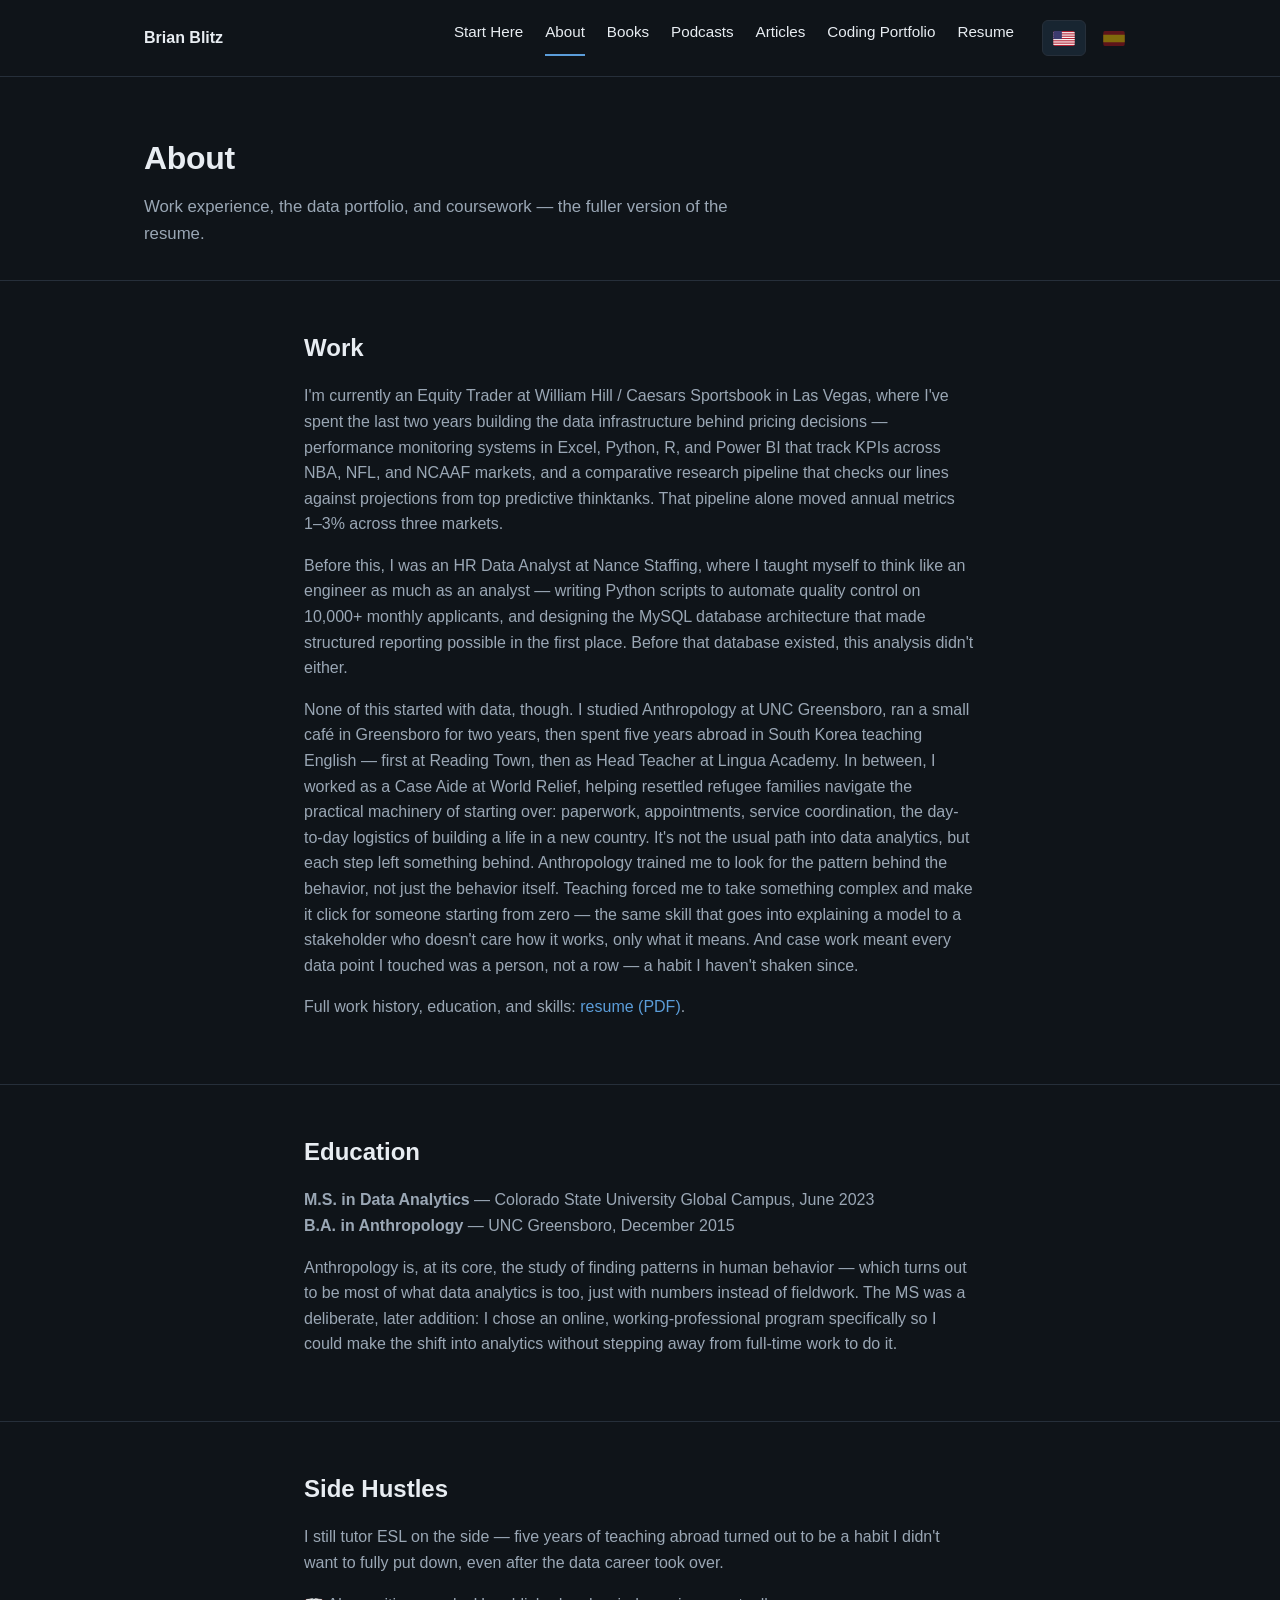
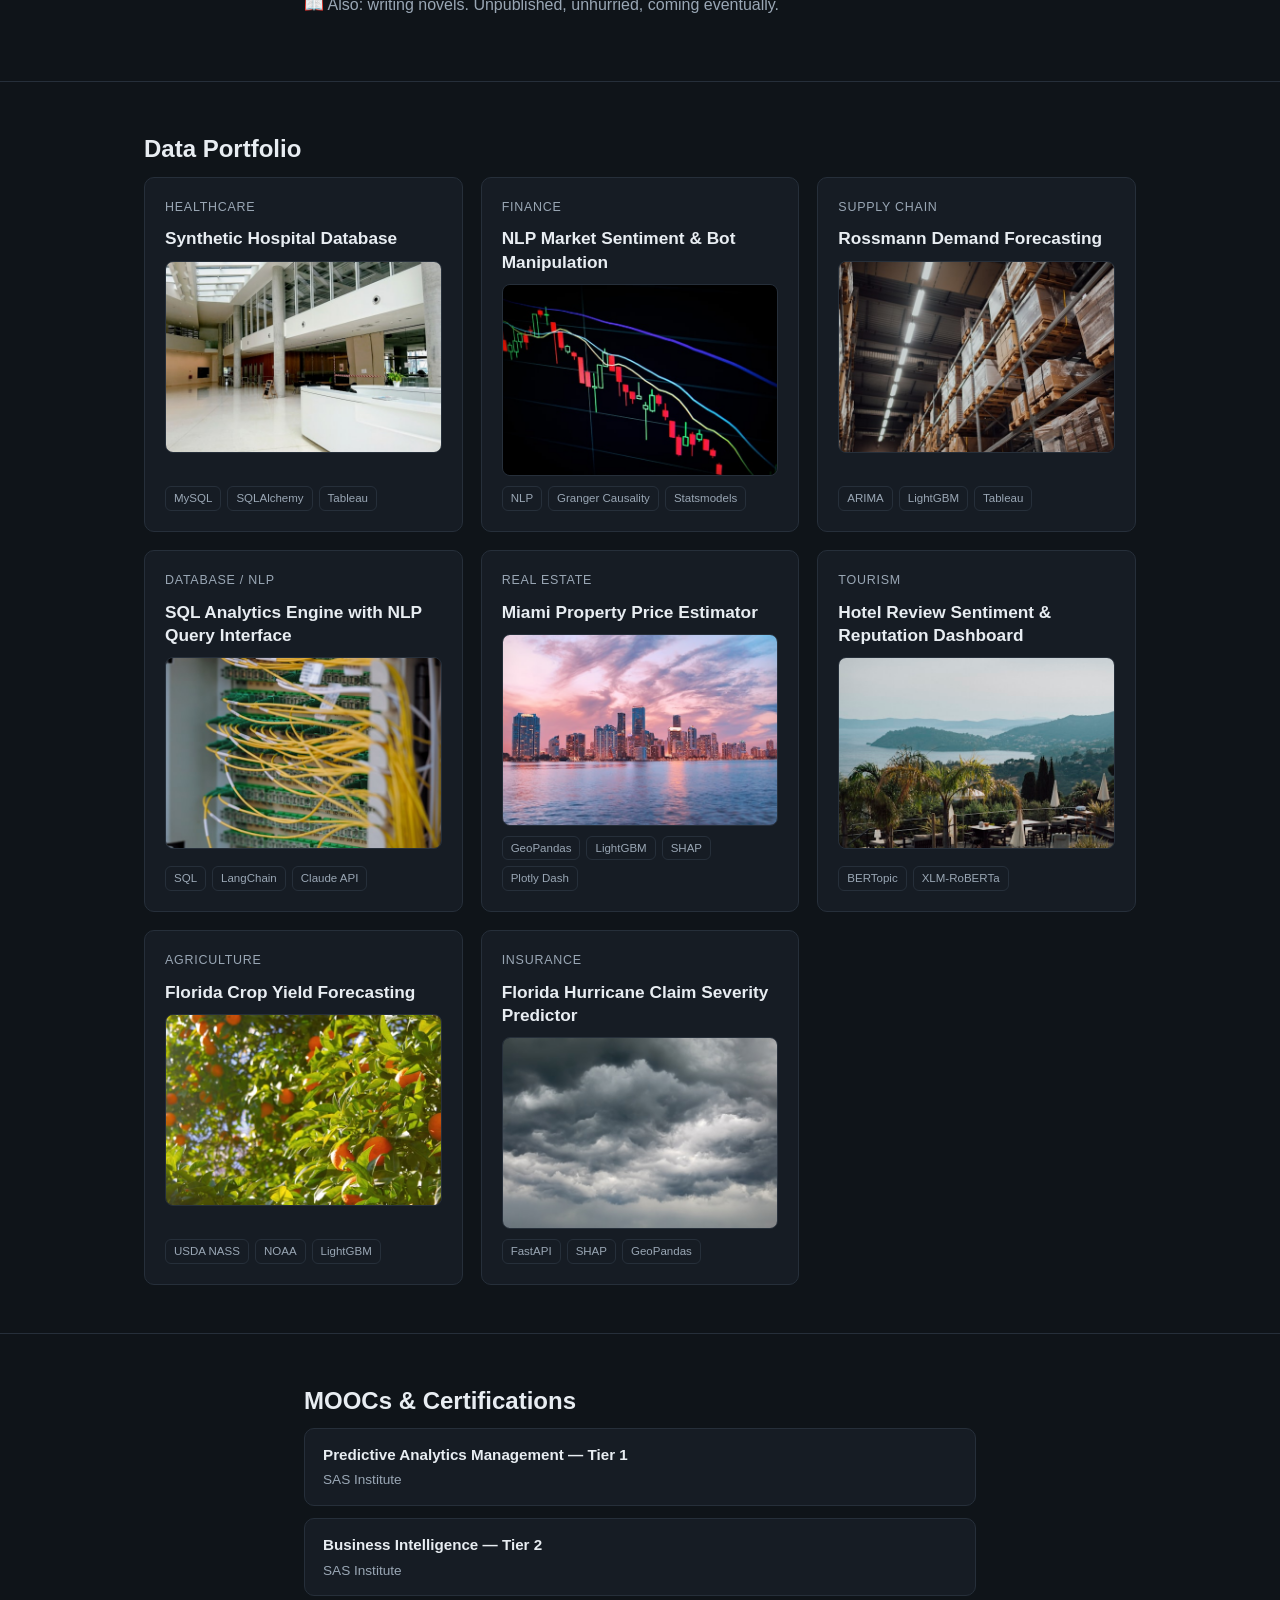
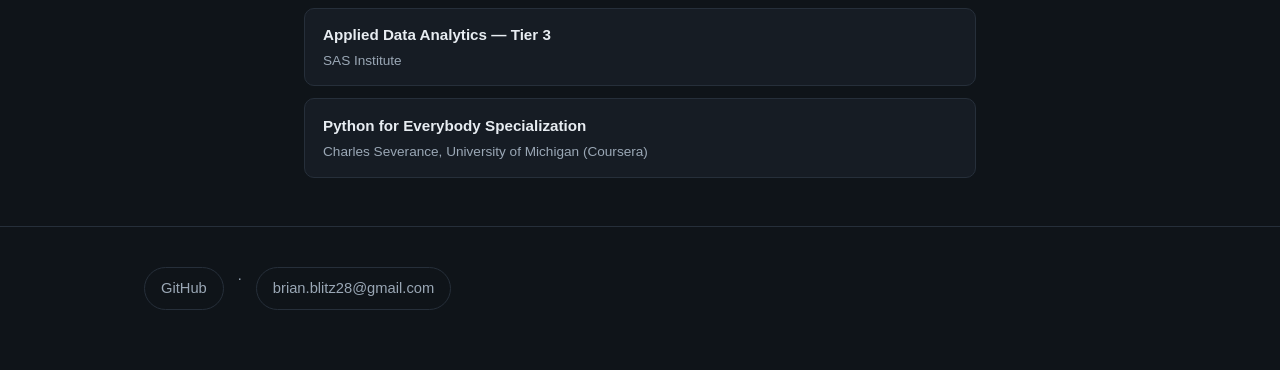
==== commit 9c24740f: "Expand site content: Books, Podcasts, Articles, About narrative, new Coding Portfolio tab - Books: a" ====
--- a/about.html
+++ b/about.html
@@ -11,14 +11,16 @@
 
 <nav class="site-nav">
   <div class="wrap">
-    <span class="brand">Brian Blitz</span>
+    <a class="brand" href="index.html">Brian Blitz</a>
     <div class="tabs">
       <a href="index.html"><span data-lang="en">Start Here</span><span data-lang="es" hidden>Inicio</span></a>
       <a href="about.html" class="active"><span data-lang="en">About</span><span data-lang="es" hidden>Acerca de</span></a>
       <a href="books.html"><span data-lang="en">Books</span><span data-lang="es" hidden>Libros</span></a>
       <a href="podcasts.html"><span data-lang="en">Podcasts</span><span data-lang="es" hidden>Podcasts</span></a>
       <a href="articles.html"><span data-lang="en">Articles</span><span data-lang="es" hidden>Artículos</span></a>
-      <a href="assets/Blitz.Brian_Resume.pdf" target="_blank"><span data-lang="en">Resume</span><span data-lang="es" hidden>Currículum</span></a>
+      <a href="coding-portfolio.html"><span data-lang="en">Coding Portfolio</span><span data-lang="es" hidden>Portafolio de Código</span></a>
+      <a href="assets/Blitz.Brian_Resume.pdf" target="_blank" data-lang="en">Resume</a>
+      <a href="assets/Blitz.Brian_Resume_ES.pdf" target="_blank" data-lang="es" hidden>Currículum</a>
       <div class="lang-toggle">
         <button type="button" data-set-lang="en" aria-label="English"><svg width="20" height="14" viewBox="0 0 20 14" aria-hidden="true"><rect width="20" height="14" fill="#B22234"/><rect y="1.08" width="20" height="1.08" fill="#fff"/><rect y="3.23" width="20" height="1.08" fill="#fff"/><rect y="5.38" width="20" height="1.08" fill="#fff"/><rect y="7.54" width="20" height="1.08" fill="#fff"/><rect y="9.69" width="20" height="1.08" fill="#fff"/><rect y="11.85" width="20" height="1.08" fill="#fff"/><rect width="8" height="7.54" fill="#3C3B6E"/></svg></button>
         <button type="button" data-set-lang="es" aria-label="Español"><svg width="20" height="14" viewBox="0 0 20 14" aria-hidden="true"><rect width="20" height="14" fill="#AA151B"/><rect y="3.5" width="20" height="7" fill="#F1BF00"/></svg></button>
@@ -37,60 +39,110 @@
   </div>
 </header>
 
-<section id="work-experience">
+<section id="work">
   <div class="wrap about-page-content">
-    <h2><span data-lang="en">Work Experience</span><span data-lang="es" hidden>Experiencia Laboral</span></h2>
-    <p data-lang="en">
-      This portfolio bridges a decade of experience in high-stakes operational environments — hospitality,
-      humanitarian services, and financial risk — with a formal data science skill set built through an
-      M.S. in Data Analytics and applied project work.
-    </p>
-    <p data-lang="es" hidden>
-      Este portafolio conecta una década de experiencia en entornos operativos de alto riesgo — hospitalidad,
-      servicios humanitarios y riesgo financiero — con un conjunto formal de habilidades en ciencia de datos,
-      desarrollado a través de una Maestría en Analítica de Datos y proyectos aplicados.
-    </p>
-    <h3>
-      <span data-lang="en">Equity Trader — William Hill / Caesars Sportsbook</span>
-      <span data-lang="es" hidden>Trader de Apuestas — William Hill / Caesars Sportsbook</span>
-    </h3>
-    <p data-lang="en">
-      August 2024 – current, Las Vegas, NV. Implemented a data-driven optimization strategy that improved
-      performance metrics by 3–5% annually within key NBA markets. Built performance monitoring systems in
-      Excel, Python, R, and Power BI, presented weekly via company-wide reports. Built an end-to-end pipeline
-      for comparative research on lines and prices against projections from top predictive thinktanks,
-      improving annual metrics 1–3% across NFL, NCAAF, and NBA markets. This is the most directly transferable
-      professional data science experience in the portfolio, and grounds the market sentiment and risk-modeling
-      projects below.
-    </p>
-    <p data-lang="es" hidden>
-      Agosto de 2024 – actualidad, Las Vegas, NV. Implementé una estrategia de optimización basada en datos que
-      mejoró las métricas de rendimiento entre un 3–5% anual en mercados clave de la NBA. Desarrollé sistemas de
-      monitoreo de rendimiento en Excel, Python, R y Power BI, presentados semanalmente en informes a nivel de
-      toda la empresa. Construí un pipeline integral de investigación comparativa de líneas y precios frente a
-      proyecciones de los principales centros de análisis predictivo, mejorando las métricas anuales entre un
-      1–3% en los mercados de NFL, NCAAF y NBA. Esta es la experiencia profesional en ciencia de datos más
-      directamente transferible del portafolio, y sirve de base para los proyectos de sentimiento de mercado y
-      modelado de riesgo que se muestran a continuación.
-    </p>
-    <h3>
-      <span data-lang="en">HR Data Analyst — Nance Staffing</span>
-      <span data-lang="es" hidden>Analista de Datos de RR. HH. — Nance Staffing</span>
-    </h3>
-    <p data-lang="en">
-      January 2023 – July 2024, Remote. Engineered Python scripts to improve data quality while automating the
-      processing and filtering of 10,000+ applicants per month. Designed a MySQL database architecture for
-      structured data management and reporting. Built 7+ interactive Tableau dashboards for stakeholder reporting.
-    </p>
-    <p data-lang="es" hidden>
-      Enero de 2023 – julio de 2024, Remoto. Desarrollé scripts en Python para mejorar la calidad de los datos,
-      automatizando el procesamiento y filtrado de más de 10,000 postulantes al mes. Diseñé una arquitectura de
-      base de datos en MySQL para la gestión estructurada de datos y reportes. Construí más de 7 dashboards
-      interactivos en Tableau para reportes a las partes interesadas.
+    <h2><span data-lang="en">Work</span><span data-lang="es" hidden>Trabajo</span></h2>
+    <p data-lang="en">
+      I'm currently an Equity Trader at William Hill / Caesars Sportsbook in Las Vegas, where I've spent the
+      last two years building the data infrastructure behind pricing decisions — performance monitoring
+      systems in Excel, Python, R, and Power BI that track KPIs across NBA, NFL, and NCAAF markets, and a
+      comparative research pipeline that checks our lines against projections from top predictive thinktanks.
+      That pipeline alone moved annual metrics 1–3% across three markets.
+    </p>
+    <p data-lang="es" hidden>
+      Actualmente soy Trader de Apuestas en William Hill / Caesars Sportsbook en Las Vegas, donde he pasado los
+      últimos dos años construyendo la infraestructura de datos detrás de las decisiones de fijación de precios
+      — sistemas de monitoreo de rendimiento en Excel, Python, R y Power BI que hacen seguimiento de KPIs en los
+      mercados de la NBA, la NFL y la NCAAF, y un pipeline de investigación comparativa que verifica nuestras
+      líneas frente a proyecciones de los principales centros de análisis predictivo. Solo ese pipeline movió
+      las métricas anuales entre un 1–3% en tres mercados.
+    </p>
+    <p data-lang="en">
+      Before this, I was an HR Data Analyst at Nance Staffing, where I taught myself to think like an engineer
+      as much as an analyst — writing Python scripts to automate quality control on 10,000+ monthly applicants,
+      and designing the MySQL database architecture that made structured reporting possible in the first place.
+      Before that database existed, this analysis didn't either.
+    </p>
+    <p data-lang="es" hidden>
+      Antes de esto, fui Analista de Datos de RR. HH. en Nance Staffing, donde aprendí por mi cuenta a pensar
+      tanto como ingeniero como analista — escribiendo scripts en Python para automatizar el control de calidad
+      de más de 10,000 postulantes mensuales, y diseñando la arquitectura de base de datos en MySQL que hizo
+      posible, en primer lugar, la generación de reportes estructurados. Antes de que existiera esa base de
+      datos, tampoco existía este análisis.
+    </p>
+    <p data-lang="en">
+      None of this started with data, though. I studied Anthropology at UNC Greensboro, ran a small café in
+      Greensboro for two years, then spent five years abroad in South Korea teaching English — first at
+      Reading Town, then as Head Teacher at Lingua Academy. In between, I worked as a Case Aide at World
+      Relief, helping resettled refugee families navigate the practical machinery of starting over: paperwork,
+      appointments, service coordination, the day-to-day logistics of building a life in a new country. It's
+      not the usual path into data analytics, but each step left something behind. Anthropology trained me to
+      look for the pattern behind the behavior, not just the behavior itself. Teaching forced me to take
+      something complex and make it click for someone starting from zero — the same skill that goes into
+      explaining a model to a stakeholder who doesn't care how it works, only what it means. And case work
+      meant every data point I touched was a person, not a row — a habit I haven't shaken since.
+    </p>
+    <p data-lang="es" hidden>
+      Sin embargo, nada de esto empezó con datos. Estudié Antropología en UNC Greensboro, dirigí un pequeño
+      café en Greensboro durante dos años, y luego pasé cinco años en Corea del Sur enseñando inglés — primero
+      en Reading Town, y después como Profesor Principal en Lingua Academy. En medio de todo eso, trabajé como
+      Asistente de Casos en World Relief, ayudando a familias de refugiados reasentados a navegar la
+      maquinaria práctica de empezar de nuevo: papeleo, citas, coordinación de servicios, la logística diaria
+      de construir una vida en un país nuevo. No es el camino habitual hacia la analítica de datos, pero cada
+      etapa dejó algo. La antropología me entrenó para buscar el patrón detrás del comportamiento, no solo el
+      comportamiento en sí. Enseñar me obligó a tomar algo complejo y hacer que le hiciera clic a alguien que
+      empezaba desde cero — la misma habilidad que se necesita para explicarle un modelo a alguien del negocio
+      a quien no le importa cómo funciona, solo qué significa. Y el trabajo de casos significó que cada dato
+      que toqué era una persona, no una fila — un hábito del que no me he desprendido desde entonces.
     </p>
     <p>
       <span data-lang="en">Full work history, education, and skills: <a href="assets/Blitz.Brian_Resume.pdf" target="_blank">resume (PDF)</a>.</span>
-      <span data-lang="es" hidden>Historial laboral completo, formación académica y habilidades: <a href="assets/Blitz.Brian_Resume.pdf" target="_blank">currículum (PDF)</a>.</span>
+      <span data-lang="es" hidden>Historial laboral completo, formación académica y habilidades: <a href="assets/Blitz.Brian_Resume_ES.pdf" target="_blank">currículum (PDF)</a>.</span>
+    </p>
+  </div>
+</section>
+
+<section id="education">
+  <div class="wrap about-page-content">
+    <h2><span data-lang="en">Education</span><span data-lang="es" hidden>Educación</span></h2>
+    <p>
+      <span data-lang="en"><strong>M.S. in Data Analytics</strong> — Colorado State University Global Campus, June 2023</span>
+      <span data-lang="es" hidden><strong>Maestría en Analítica de Datos</strong> — Colorado State University Global Campus, junio de 2023</span>
+      <br>
+      <span data-lang="en"><strong>B.A. in Anthropology</strong> — UNC Greensboro, December 2015</span>
+      <span data-lang="es" hidden><strong>Licenciatura en Antropología</strong> — UNC Greensboro, diciembre de 2015</span>
+    </p>
+    <p data-lang="en">
+      Anthropology is, at its core, the study of finding patterns in human behavior — which turns out to be
+      most of what data analytics is too, just with numbers instead of fieldwork. The MS was a deliberate,
+      later addition: I chose an online, working-professional program specifically so I could make the shift
+      into analytics without stepping away from full-time work to do it.
+    </p>
+    <p data-lang="es" hidden>
+      La antropología es, en esencia, el estudio de encontrar patrones en el comportamiento humano — que
+      resulta ser, en gran parte, lo mismo que es la analítica de datos, solo que con números en lugar de
+      trabajo de campo. La Maestría fue una incorporación deliberada y posterior: elegí un programa en línea
+      para profesionales que trabajan, específicamente para poder hacer el cambio hacia la analítica sin tener
+      que dejar mi trabajo de tiempo completo para lograrlo.
+    </p>
+  </div>
+</section>
+
+<section id="side-hustles">
+  <div class="wrap about-page-content">
+    <h2><span data-lang="en">Side Hustles</span><span data-lang="es" hidden>Proyectos Paralelos</span></h2>
+    <p data-lang="en">
+      I still tutor ESL on the side — five years of teaching abroad turned out to be a habit I didn't want to
+      fully put down, even after the data career took over.
+    </p>
+    <p data-lang="es" hidden>
+      Todavía doy tutorías de inglés como segunda lengua (ESL) de forma paralela — cinco años enseñando en el
+      extranjero resultaron ser un hábito que no quise abandonar del todo, incluso después de que la carrera
+      en datos tomara protagonismo.
+    </p>
+    <p>
+      <span data-lang="en">📖 Also: writing novels. Unpublished, unhurried, coming eventually.</span>
+      <span data-lang="es" hidden>📖 También: escribiendo novelas. Inéditas, sin prisa, llegarán eventualmente.</span>
     </p>
   </div>
 </section>
@@ -218,6 +270,10 @@
         </div>
         <div class="item-meta">SAS Institute</div>
       </li>
+      <li>
+        <a class="item-title" href="https://www.coursera.org/specializations/python" target="_blank">Python for Everybody Specialization</a>
+        <div class="item-meta">Charles Severance, University of Michigan (Coursera)</div>
+      </li>
     </ul>
   </div>
 </section>
--- a/style.css
+++ b/style.css
@@ -67,12 +67,16 @@
 .lang-toggle button.active { opacity: 1; border-color: var(--border); background: var(--accent-soft); }
 
 /* Bilingual content: [data-lang="es"] elements start hidden via the HTML `hidden`
-   attribute; these rules flip which language shows once <html data-lang> is set.
-   Explicit display values (not `revert`) so this doesn't depend on how a given
-   browser's UA stylesheet resolves `[hidden]` in the revert cascade. */
-html[data-lang="es"] [data-lang="en"] { display: none; }
-html[data-lang="es"] span[data-lang="es"][hidden] { display: inline; }
-html[data-lang="es"] p[data-lang="es"][hidden] { display: block; }
+   attribute. !important on both sides so this can't be silently overridden by a
+   more specific component rule (e.g. ".quick-links a { display: block }") in
+   either direction — neither "stay hidden by default" nor "show when active"
+   should depend on winning an ordinary specificity fight. */
+[data-lang="es"][hidden] { display: none !important; }
+html[data-lang="es"] [data-lang="en"] { display: none !important; }
+html[data-lang="es"] span[data-lang="es"][hidden] { display: inline !important; }
+html[data-lang="es"] p[data-lang="es"][hidden] { display: block !important; }
+html[data-lang="es"] a[data-lang="es"][hidden] { display: inline !important; }
+html[data-lang="es"] div[data-lang="es"][hidden] { display: block !important; }
 
 /* Page header (used on inner pages instead of the big hero) */
 header.page-head {
@@ -201,7 +205,75 @@
   background: var(--bg-elev);
 }
 .item-list .item-title { color: var(--text); font-weight: 600; font-size: 0.95rem; }
+.item-list a.item-title:hover { text-decoration: underline; }
 .item-list .item-meta { color: var(--text-muted); font-size: 0.85rem; margin-top: 2px; }
+.item-list .item-quote {
+  color: var(--text-muted);
+  font-size: 0.88rem;
+  font-style: italic;
+  line-height: 1.5;
+  margin-top: 8px;
+  padding-left: 12px;
+  border-left: 2px solid var(--border);
+}
+.category-label {
+  font-size: 0.78rem;
+  text-transform: uppercase;
+  letter-spacing: 0.06em;
+  color: var(--text-muted);
+  margin: 28px 0 10px;
+}
+.category-label:first-child { margin-top: 0; }
+
+/* Cover grids (Books, Podcasts) — large, title-free art; the blurb reveals on
+   hover like the project cards. .ratio-2-3 for book covers, .ratio-1-1 for
+   square podcast artwork. */
+.cover-grid {
+  display: grid;
+  grid-template-columns: repeat(auto-fill, minmax(175px, 1fr));
+  gap: 20px;
+}
+.cover-item {
+  position: relative;
+  display: block;
+  border-radius: 6px;
+  overflow: hidden;
+  border: 1px solid var(--border);
+  background: #fff;
+  transition: border-color 0.2s ease;
+}
+.cover-item.ratio-2-3 { aspect-ratio: 2 / 3; }
+.cover-item.ratio-1-1 { aspect-ratio: 1 / 1; }
+.cover-item:hover,
+.cover-item:focus-visible { border-color: var(--accent); }
+.cover-item img {
+  display: block;
+  width: 100%;
+  height: 100%;
+  object-fit: contain;
+  background: #fff;
+}
+.cover-item .cover-quote {
+  position: absolute;
+  inset: 0;
+  margin: 0;
+  padding: 16px;
+  display: flex;
+  align-items: center;
+  background: #06090d;
+  color: #f4f7fa;
+  font-size: 0.84rem;
+  font-style: italic;
+  line-height: 1.5;
+  opacity: 0;
+  overflow-y: auto;
+  transition: opacity 0.25s ease;
+}
+.cover-item:hover .cover-quote,
+.cover-item:focus-visible .cover-quote { opacity: 1; }
+/* The generic bilingual rule forces block display on shown <p> elements; restore
+   flex here so the Spanish quote still vertically centers like the English one. */
+html[data-lang="es"] .cover-item p.cover-quote[data-lang="es"][hidden] { display: flex !important; }
 
 /* Honest "not built yet" placeholder */
 .placeholder {
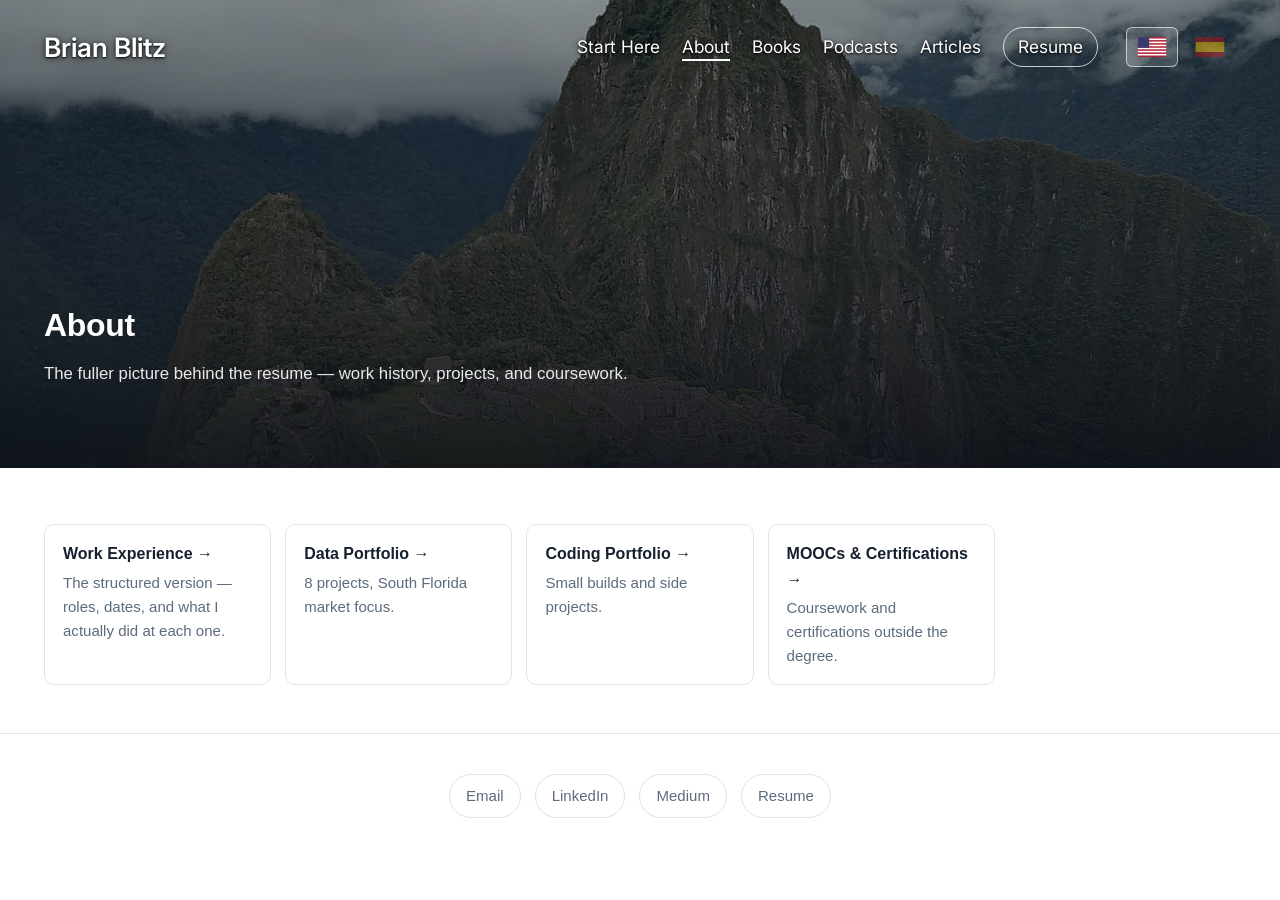
==== commit 8f88f6ce: "Add Coding Portfolio project photos/links, expand MOOCs page, and site-wide polish - Add Charla y Su" ====
--- a/about.html
+++ b/about.html
@@ -5,302 +5,97 @@
 <script src="assets/lang-early.js"></script>
 <meta name="viewport" content="width=device-width, initial-scale=1.0">
 <title>About — Brian Blitz</title>
-<link rel="stylesheet" href="style.css">
+<link rel="preconnect" href="https://fonts.googleapis.com">
+<link rel="preconnect" href="https://fonts.gstatic.com" crossorigin>
+<link href="https://fonts.googleapis.com/css2?family=Inter:wght@400;600;700&display=swap" rel="stylesheet">
+<link rel="stylesheet" href="style.css?v=2">
 </head>
 <body data-title-en="About — Brian Blitz" data-title-es="Acerca de — Brian Blitz">
 
-<nav class="site-nav">
-  <div class="wrap">
-    <a class="brand" href="index.html">Brian Blitz</a>
-    <div class="tabs">
-      <a href="index.html"><span data-lang="en">Start Here</span><span data-lang="es" hidden>Inicio</span></a>
-      <a href="about.html" class="active"><span data-lang="en">About</span><span data-lang="es" hidden>Acerca de</span></a>
-      <a href="books.html"><span data-lang="en">Books</span><span data-lang="es" hidden>Libros</span></a>
-      <a href="podcasts.html"><span data-lang="en">Podcasts</span><span data-lang="es" hidden>Podcasts</span></a>
-      <a href="articles.html"><span data-lang="en">Articles</span><span data-lang="es" hidden>Artículos</span></a>
-      <a href="coding-portfolio.html"><span data-lang="en">Coding Portfolio</span><span data-lang="es" hidden>Portafolio de Código</span></a>
-      <a href="assets/Blitz.Brian_Resume.pdf" target="_blank" data-lang="en">Resume</a>
-      <a href="assets/Blitz.Brian_Resume_ES.pdf" target="_blank" data-lang="es" hidden>Currículum</a>
-      <div class="lang-toggle">
-        <button type="button" data-set-lang="en" aria-label="English"><svg width="20" height="14" viewBox="0 0 20 14" aria-hidden="true"><rect width="20" height="14" fill="#B22234"/><rect y="1.08" width="20" height="1.08" fill="#fff"/><rect y="3.23" width="20" height="1.08" fill="#fff"/><rect y="5.38" width="20" height="1.08" fill="#fff"/><rect y="7.54" width="20" height="1.08" fill="#fff"/><rect y="9.69" width="20" height="1.08" fill="#fff"/><rect y="11.85" width="20" height="1.08" fill="#fff"/><rect width="8" height="7.54" fill="#3C3B6E"/></svg></button>
-        <button type="button" data-set-lang="es" aria-label="Español"><svg width="20" height="14" viewBox="0 0 20 14" aria-hidden="true"><rect width="20" height="14" fill="#AA151B"/><rect y="3.5" width="20" height="7" fill="#F1BF00"/></svg></button>
+<header class="page-head has-photo">
+  <nav class="site-nav">
+    <div class="wrap">
+      <a class="brand" href="index.html">Brian Blitz</a>
+      <div class="tabs">
+        <a href="index.html"><span data-lang="en">Start Here</span><span data-lang="es" hidden>Inicio</span></a>
+        <div class="nav-dropdown">
+          <a href="work-experience.html" class="active"><span data-lang="en">About</span><span data-lang="es" hidden>Acerca de</span></a>
+          <div class="nav-dropdown-menu">
+            <a href="work-experience.html"><span data-lang="en">Work Experience</span><span data-lang="es" hidden>Experiencia Laboral</span></a>
+            <a href="data-portfolio.html"><span data-lang="en">Data Portfolio</span><span data-lang="es" hidden>Portafolio de Datos</span></a>
+            <a href="coding-portfolio.html"><span data-lang="en">Coding Portfolio</span><span data-lang="es" hidden>Portafolio de Código</span></a>
+            <a href="moocs.html"><span data-lang="en">MOOCs</span><span data-lang="es" hidden>Cursos</span></a>
+          </div>
+        </div>
+        <a href="books.html"><span data-lang="en">Books</span><span data-lang="es" hidden>Libros</span></a>
+        <a href="podcasts.html"><span data-lang="en">Podcasts</span><span data-lang="es" hidden>Podcasts</span></a>
+        <a href="articles.html"><span data-lang="en">Articles</span><span data-lang="es" hidden>Artículos</span></a>
+        <a class="resume-pill" href="assets/Blitz.Brian_Resume.pdf" target="_blank" data-lang="en">Resume</a>
+        <a class="resume-pill" href="assets/Blitz.Brian_Resume_ES.pdf" target="_blank" data-lang="es" hidden>Currículum</a>
+        <div class="lang-toggle">
+          <button type="button" data-set-lang="en" aria-label="English"><svg width="20" height="14" viewBox="0 0 20 14" aria-hidden="true"><rect width="20" height="14" fill="#B22234"/><rect y="1.08" width="20" height="1.08" fill="#fff"/><rect y="3.23" width="20" height="1.08" fill="#fff"/><rect y="5.38" width="20" height="1.08" fill="#fff"/><rect y="7.54" width="20" height="1.08" fill="#fff"/><rect y="9.69" width="20" height="1.08" fill="#fff"/><rect y="11.85" width="20" height="1.08" fill="#fff"/><rect width="8" height="7.54" fill="#3C3B6E"/></svg></button>
+          <button type="button" data-set-lang="es" aria-label="Español"><svg width="20" height="14" viewBox="0 0 20 14" aria-hidden="true"><rect width="20" height="14" fill="#AA151B"/><rect y="3.5" width="20" height="7" fill="#F1BF00"/></svg></button>
+        </div>
       </div>
     </div>
-  </div>
-</nav>
-
-<header class="page-head">
+  </nav>
+  <div class="page-head-bg"><img src="assets/banners/about-hub.jpg" alt=""></div>
   <div class="wrap">
     <h1><span data-lang="en">About</span><span data-lang="es" hidden>Acerca de</span></h1>
     <p class="dek">
-      <span data-lang="en">Work experience, the data portfolio, and coursework — the fuller version of the resume.</span>
-      <span data-lang="es" hidden>Experiencia laboral, el portafolio de datos y la formación — la versión más completa del currículum.</span>
+      <span data-lang="en">The fuller picture behind the resume — work history, projects, and coursework.</span>
+      <span data-lang="es" hidden>El panorama más completo detrás del currículum — historial laboral, proyectos y formación.</span>
     </p>
   </div>
 </header>
 
-<section id="work">
-  <div class="wrap about-page-content">
-    <h2><span data-lang="en">Work</span><span data-lang="es" hidden>Trabajo</span></h2>
-    <p data-lang="en">
-      I'm currently an Equity Trader at William Hill / Caesars Sportsbook in Las Vegas, where I've spent the
-      last two years building the data infrastructure behind pricing decisions — performance monitoring
-      systems in Excel, Python, R, and Power BI that track KPIs across NBA, NFL, and NCAAF markets, and a
-      comparative research pipeline that checks our lines against projections from top predictive thinktanks.
-      That pipeline alone moved annual metrics 1–3% across three markets.
-    </p>
-    <p data-lang="es" hidden>
-      Actualmente soy Trader de Apuestas en William Hill / Caesars Sportsbook en Las Vegas, donde he pasado los
-      últimos dos años construyendo la infraestructura de datos detrás de las decisiones de fijación de precios
-      — sistemas de monitoreo de rendimiento en Excel, Python, R y Power BI que hacen seguimiento de KPIs en los
-      mercados de la NBA, la NFL y la NCAAF, y un pipeline de investigación comparativa que verifica nuestras
-      líneas frente a proyecciones de los principales centros de análisis predictivo. Solo ese pipeline movió
-      las métricas anuales entre un 1–3% en tres mercados.
-    </p>
-    <p data-lang="en">
-      Before this, I was an HR Data Analyst at Nance Staffing, where I taught myself to think like an engineer
-      as much as an analyst — writing Python scripts to automate quality control on 10,000+ monthly applicants,
-      and designing the MySQL database architecture that made structured reporting possible in the first place.
-      Before that database existed, this analysis didn't either.
-    </p>
-    <p data-lang="es" hidden>
-      Antes de esto, fui Analista de Datos de RR. HH. en Nance Staffing, donde aprendí por mi cuenta a pensar
-      tanto como ingeniero como analista — escribiendo scripts en Python para automatizar el control de calidad
-      de más de 10,000 postulantes mensuales, y diseñando la arquitectura de base de datos en MySQL que hizo
-      posible, en primer lugar, la generación de reportes estructurados. Antes de que existiera esa base de
-      datos, tampoco existía este análisis.
-    </p>
-    <p data-lang="en">
-      None of this started with data, though. I studied Anthropology at UNC Greensboro, ran a small café in
-      Greensboro for two years, then spent five years abroad in South Korea teaching English — first at
-      Reading Town, then as Head Teacher at Lingua Academy. In between, I worked as a Case Aide at World
-      Relief, helping resettled refugee families navigate the practical machinery of starting over: paperwork,
-      appointments, service coordination, the day-to-day logistics of building a life in a new country. It's
-      not the usual path into data analytics, but each step left something behind. Anthropology trained me to
-      look for the pattern behind the behavior, not just the behavior itself. Teaching forced me to take
-      something complex and make it click for someone starting from zero — the same skill that goes into
-      explaining a model to a stakeholder who doesn't care how it works, only what it means. And case work
-      meant every data point I touched was a person, not a row — a habit I haven't shaken since.
-    </p>
-    <p data-lang="es" hidden>
-      Sin embargo, nada de esto empezó con datos. Estudié Antropología en UNC Greensboro, dirigí un pequeño
-      café en Greensboro durante dos años, y luego pasé cinco años en Corea del Sur enseñando inglés — primero
-      en Reading Town, y después como Profesor Principal en Lingua Academy. En medio de todo eso, trabajé como
-      Asistente de Casos en World Relief, ayudando a familias de refugiados reasentados a navegar la
-      maquinaria práctica de empezar de nuevo: papeleo, citas, coordinación de servicios, la logística diaria
-      de construir una vida en un país nuevo. No es el camino habitual hacia la analítica de datos, pero cada
-      etapa dejó algo. La antropología me entrenó para buscar el patrón detrás del comportamiento, no solo el
-      comportamiento en sí. Enseñar me obligó a tomar algo complejo y hacer que le hiciera clic a alguien que
-      empezaba desde cero — la misma habilidad que se necesita para explicarle un modelo a alguien del negocio
-      a quien no le importa cómo funciona, solo qué significa. Y el trabajo de casos significó que cada dato
-      que toqué era una persona, no una fila — un hábito del que no me he desprendido desde entonces.
-    </p>
-    <p>
-      <span data-lang="en">Full work history, education, and skills: <a href="assets/Blitz.Brian_Resume.pdf" target="_blank">resume (PDF)</a>.</span>
-      <span data-lang="es" hidden>Historial laboral completo, formación académica y habilidades: <a href="assets/Blitz.Brian_Resume_ES.pdf" target="_blank">currículum (PDF)</a>.</span>
-    </p>
-  </div>
-</section>
-
-<section id="education">
-  <div class="wrap about-page-content">
-    <h2><span data-lang="en">Education</span><span data-lang="es" hidden>Educación</span></h2>
-    <p>
-      <span data-lang="en"><strong>M.S. in Data Analytics</strong> — Colorado State University Global Campus, June 2023</span>
-      <span data-lang="es" hidden><strong>Maestría en Analítica de Datos</strong> — Colorado State University Global Campus, junio de 2023</span>
-      <br>
-      <span data-lang="en"><strong>B.A. in Anthropology</strong> — UNC Greensboro, December 2015</span>
-      <span data-lang="es" hidden><strong>Licenciatura en Antropología</strong> — UNC Greensboro, diciembre de 2015</span>
-    </p>
-    <p data-lang="en">
-      Anthropology is, at its core, the study of finding patterns in human behavior — which turns out to be
-      most of what data analytics is too, just with numbers instead of fieldwork. The MS was a deliberate,
-      later addition: I chose an online, working-professional program specifically so I could make the shift
-      into analytics without stepping away from full-time work to do it.
-    </p>
-    <p data-lang="es" hidden>
-      La antropología es, en esencia, el estudio de encontrar patrones en el comportamiento humano — que
-      resulta ser, en gran parte, lo mismo que es la analítica de datos, solo que con números en lugar de
-      trabajo de campo. La Maestría fue una incorporación deliberada y posterior: elegí un programa en línea
-      para profesionales que trabajan, específicamente para poder hacer el cambio hacia la analítica sin tener
-      que dejar mi trabajo de tiempo completo para lograrlo.
-    </p>
-  </div>
-</section>
-
-<section id="side-hustles">
-  <div class="wrap about-page-content">
-    <h2><span data-lang="en">Side Hustles</span><span data-lang="es" hidden>Proyectos Paralelos</span></h2>
-    <p data-lang="en">
-      I still tutor ESL on the side — five years of teaching abroad turned out to be a habit I didn't want to
-      fully put down, even after the data career took over.
-    </p>
-    <p data-lang="es" hidden>
-      Todavía doy tutorías de inglés como segunda lengua (ESL) de forma paralela — cinco años enseñando en el
-      extranjero resultaron ser un hábito que no quise abandonar del todo, incluso después de que la carrera
-      en datos tomara protagonismo.
-    </p>
-    <p>
-      <span data-lang="en">📖 Also: writing novels. Unpublished, unhurried, coming eventually.</span>
-      <span data-lang="es" hidden>📖 También: escribiendo novelas. Inéditas, sin prisa, llegarán eventualmente.</span>
-    </p>
-  </div>
-</section>
-
-<section id="data-portfolio">
+<section>
   <div class="wrap">
-    <h2><span data-lang="en">Data Portfolio</span><span data-lang="es" hidden>Portafolio de Datos</span></h2>
-
-    <div class="grid">
-
-      <div class="card reveal">
-        <span class="industry"><span data-lang="en">Healthcare</span><span data-lang="es" hidden>Salud</span></span>
-        <h4><span data-lang="en">Synthetic Hospital Database</span><span data-lang="es" hidden>Base de Datos Hospitalaria Sintética</span></h4>
-        <a class="card-photo" href="https://github.com/brianravelo28/synthetic-hospital-db" target="_blank" title="View code on GitHub">
-          <img src="assets/photos/healthcare.jpg" alt="" loading="lazy">
-          <p class="finding" data-lang="en">17-table, research-grounded synthetic hospital database with a generate-validate-repair data quality pipeline — no PHI, built from peer-reviewed clinical/operational schemas.</p>
-          <p class="finding" data-lang="es" hidden>Base de datos hospitalaria sintética de 17 tablas, fundamentada en investigación, con un pipeline de generación-validación-reparación para la calidad de los datos — sin PHI, construida a partir de esquemas clínicos/operativos revisados por pares.</p>
-        </a>
-        <div class="tags"><span>MySQL</span><span>SQLAlchemy</span><span>Tableau</span></div>
-      </div>
-
-      <div class="card reveal">
-        <span class="industry"><span data-lang="en">Finance</span><span data-lang="es" hidden>Finanzas</span></span>
-        <h4><span data-lang="en">NLP Market Sentiment & Bot Manipulation</span><span data-lang="es" hidden>Sentimiento de Mercado con NLP y Manipulación por Bots</span></h4>
-        <a class="card-photo" href="https://github.com/brianravelo28" target="_blank" title="View code on GitHub">
-          <img src="assets/photos/finance.jpg" alt="" loading="lazy">
-          <p class="finding" data-lang="en">Weak sentiment-return correlation turns out to be the interesting result — bot prevalence appears to suppress the organic sentiment signal in equity Twitter data.</p>
-          <p class="finding" data-lang="es" hidden>Una correlación débil entre sentimiento y rendimiento resulta ser el hallazgo más interesante — la prevalencia de bots parece suprimir la señal de sentimiento orgánico en los datos de Twitter sobre acciones.</p>
-        </a>
-        <div class="tags"><span>NLP</span><span>Granger Causality</span><span>Statsmodels</span></div>
-      </div>
-
-      <div class="card reveal">
-        <span class="industry"><span data-lang="en">Supply Chain</span><span data-lang="es" hidden>Cadena de Suministro</span></span>
-        <h4><span data-lang="en">Rossmann Demand Forecasting</span><span data-lang="es" hidden>Pronóstico de Demanda para Rossmann</span></h4>
-        <a class="card-photo" href="https://github.com/brianravelo28/rossmann-demand-forecasting" target="_blank" title="View code on GitHub">
-          <img src="assets/photos/supply-chain.jpg" alt="" loading="lazy">
-          <p class="finding" data-lang="en">ARIMA vs. LightGBM on retail demand — documenting where ARIMA's stationarity assumptions break on promotion- and holiday-driven sales data.</p>
-          <p class="finding" data-lang="es" hidden>ARIMA frente a LightGBM en la demanda minorista — documentando dónde fallan los supuestos de estacionariedad de ARIMA ante datos de ventas impulsados por promociones y días festivos.</p>
-        </a>
-        <div class="tags"><span>ARIMA</span><span>LightGBM</span><span>Tableau</span></div>
-      </div>
-
-      <div class="card reveal">
-        <span class="industry"><span data-lang="en">Database / NLP</span><span data-lang="es" hidden>Bases de Datos / NLP</span></span>
-        <h4><span data-lang="en">SQL Analytics Engine with NLP Query Interface</span><span data-lang="es" hidden>Motor de Analítica SQL con Interfaz de Consultas en NLP</span></h4>
-        <a class="card-photo" href="https://github.com/brianravelo28" target="_blank" title="View code on GitHub">
-          <img src="assets/photos/database-nlp.jpg" alt="" loading="lazy">
-          <p class="finding" data-lang="en">Text-to-SQL interface over a normalized analytical schema — plain-English questions translated to validated SQL via an LLM query layer.</p>
-          <p class="finding" data-lang="es" hidden>Interfaz de texto a SQL sobre un esquema analítico normalizado — preguntas en lenguaje natural traducidas a SQL validado mediante una capa de consultas basada en LLM.</p>
-        </a>
-        <div class="tags"><span>SQL</span><span>LangChain</span><span>Claude API</span></div>
-      </div>
-
-      <div class="card reveal">
-        <span class="industry"><span data-lang="en">Real Estate</span><span data-lang="es" hidden>Bienes Raíces</span></span>
-        <h4><span data-lang="en">Miami Property Price Estimator</span><span data-lang="es" hidden>Estimador de Precios de Propiedades en Miami</span></h4>
-        <a class="card-photo" href="https://github.com/brianravelo28/miami-real-estate-ml" target="_blank" title="View code on GitHub">
-          <img src="assets/photos/real-estate.jpg" alt="" loading="lazy">
-          <p class="finding" data-lang="en">Geospatial price model where flood-zone risk and coastal proximity are first-class features — VE zones expected to show a premium despite highest risk.</p>
-          <p class="finding" data-lang="es" hidden>Modelo de precios geoespacial donde el riesgo de zona inundable y la proximidad costera son variables centrales — se espera que las zonas VE muestren una prima pese a tener el mayor riesgo.</p>
-        </a>
-        <div class="tags"><span>GeoPandas</span><span>LightGBM</span><span>SHAP</span><span>Plotly Dash</span></div>
-      </div>
-
-      <div class="card reveal">
-        <span class="industry"><span data-lang="en">Tourism</span><span data-lang="es" hidden>Turismo</span></span>
-        <h4><span data-lang="en">Hotel Review Sentiment & Reputation Dashboard</span><span data-lang="es" hidden>Panel de Sentimiento y Reputación en Reseñas Hoteleras</span></h4>
-        <a class="card-photo" href="https://github.com/brianravelo28/tourism-hotel-sentiment" target="_blank" title="View code on GitHub">
-          <img src="assets/photos/tourism.jpg" alt="" loading="lazy">
-          <p class="finding" data-lang="en">Multilingual (English + Spanish) sentiment and topic modeling across Miami/Orlando hotel reviews — reputation scoring and competitor benchmarking.</p>
-          <p class="finding" data-lang="es" hidden>Modelado multilingüe (inglés y español) de sentimiento y temas en reseñas de hoteles de Miami/Orlando — puntuación de reputación y comparación con la competencia.</p>
-        </a>
-        <div class="tags"><span>BERTopic</span><span>XLM-RoBERTa</span></div>
-      </div>
-
-      <div class="card reveal">
-        <span class="industry"><span data-lang="en">Agriculture</span><span data-lang="es" hidden>Agricultura</span></span>
-        <h4><span data-lang="en">Florida Crop Yield Forecasting</span><span data-lang="es" hidden>Pronóstico de Rendimiento de Cultivos en Florida</span></h4>
-        <a class="card-photo" href="https://github.com/brianravelo28/florida-citrus-yield-forecast" target="_blank" title="View code on GitHub">
-          <img src="assets/photos/agriculture.jpg" alt="" loading="lazy">
-          <p class="finding" data-lang="en">Weather-driven yield forecasting for Florida citrus or strawberry — frost days and rainfall expected to dominate feature importance.</p>
-          <p class="finding" data-lang="es" hidden>Pronóstico de rendimiento de cultivos basado en clima para cítricos o fresas en Florida — se espera que los días de helada y la precipitación dominen la importancia de las variables.</p>
-        </a>
-        <div class="tags"><span>USDA NASS</span><span>NOAA</span><span>LightGBM</span></div>
-      </div>
-
-      <div class="card reveal">
-        <span class="industry"><span data-lang="en">Insurance</span><span data-lang="es" hidden>Seguros</span></span>
-        <h4><span data-lang="en">Florida Hurricane Claim Severity Predictor</span><span data-lang="es" hidden>Predictor de Severidad de Reclamos por Huracanes en Florida</span></h4>
-        <a class="card-photo" href="https://github.com/brianravelo28" target="_blank" title="View code on GitHub">
-          <img src="assets/photos/insurance.jpg" alt="" loading="lazy">
-          <p class="finding" data-lang="en">Per-property Annual Expected Loss scoring from FEMA NFIP claims and NOAA storm tracks — Florida accounts for 79% of US homeowner insurance lawsuits.</p>
-          <p class="finding" data-lang="es" hidden>Puntuación de Pérdida Anual Esperada por propiedad, a partir de reclamos del NFIP de FEMA y trayectorias de tormentas de la NOAA — Florida concentra el 79% de las demandas de seguros de vivienda en EE. UU.</p>
-        </a>
-        <div class="tags"><span>FastAPI</span><span>SHAP</span><span>GeoPandas</span></div>
-      </div>
-
+    <div class="quick-links">
+      <a href="work-experience.html">
+        <div class="qtitle"><span data-lang="en">Work Experience →</span><span data-lang="es" hidden>Experiencia Laboral →</span></div>
+        <div class="qdesc">
+          <span data-lang="en">The structured version — roles, dates, and what I actually did at each one.</span>
+          <span data-lang="es" hidden>La versión estructurada — puestos, fechas y lo que hice específicamente en cada uno.</span>
+        </div>
+      </a>
+      <a href="data-portfolio.html">
+        <div class="qtitle"><span data-lang="en">Data Portfolio →</span><span data-lang="es" hidden>Portafolio de Datos →</span></div>
+        <div class="qdesc">
+          <span data-lang="en">8 projects, South Florida market focus.</span>
+          <span data-lang="es" hidden>8 proyectos, con enfoque en el mercado del sur de Florida.</span>
+        </div>
+      </a>
+      <a href="coding-portfolio.html">
+        <div class="qtitle"><span data-lang="en">Coding Portfolio →</span><span data-lang="es" hidden>Portafolio de Código →</span></div>
+        <div class="qdesc">
+          <span data-lang="en">Small builds and side projects.</span>
+          <span data-lang="es" hidden>Proyectos pequeños y experimentos personales.</span>
+        </div>
+      </a>
+      <a href="moocs.html">
+        <div class="qtitle"><span data-lang="en">MOOCs & Certifications →</span><span data-lang="es" hidden>Cursos y Certificaciones →</span></div>
+        <div class="qdesc">
+          <span data-lang="en">Coursework and certifications outside the degree.</span>
+          <span data-lang="es" hidden>Formación y certificaciones fuera del título universitario.</span>
+        </div>
+      </a>
     </div>
-  </div>
-</section>
-
-<section id="moocs">
-  <div class="wrap about-page-content">
-    <h2><span data-lang="en">MOOCs & Certifications</span><span data-lang="es" hidden>Cursos y Certificaciones</span></h2>
-    <ul class="item-list">
-      <li>
-        <div class="item-title">
-          <span data-lang="en">Predictive Analytics Management — Tier 1</span>
-          <span data-lang="es" hidden>Gestión de Analítica Predictiva — Nivel 1</span>
-        </div>
-        <div class="item-meta">SAS Institute</div>
-      </li>
-      <li>
-        <div class="item-title">
-          <span data-lang="en">Business Intelligence — Tier 2</span>
-          <span data-lang="es" hidden>Inteligencia de Negocios — Nivel 2</span>
-        </div>
-        <div class="item-meta">SAS Institute</div>
-      </li>
-      <li>
-        <div class="item-title">
-          <span data-lang="en">Applied Data Analytics — Tier 3</span>
-          <span data-lang="es" hidden>Analítica de Datos Aplicada — Nivel 3</span>
-        </div>
-        <div class="item-meta">SAS Institute</div>
-      </li>
-      <li>
-        <a class="item-title" href="https://www.coursera.org/specializations/python" target="_blank">Python for Everybody Specialization</a>
-        <div class="item-meta">Charles Severance, University of Michigan (Coursera)</div>
-      </li>
-    </ul>
   </div>
 </section>
 
 <footer>
   <div class="wrap">
     <div class="links">
-      <a href="https://github.com/brianravelo28" target="_blank">GitHub</a> ·
-      <a href="mailto:brian.blitz28@gmail.com">brian.blitz28@gmail.com</a>
+      <a href="mailto:brian.blitz28@gmail.com"><span data-lang="en">Email</span><span data-lang="es" hidden>Correo</span></a>
+      <a href="https://www.linkedin.com/in/brian-rafael-blitz-70553494/" target="_blank">LinkedIn</a>
+      <a href="https://medium.com/@brian.blitz28" target="_blank">Medium</a>
+      <a class="resume-pill" href="assets/Blitz.Brian_Resume.pdf" target="_blank" data-lang="en">Resume</a>
+      <a class="resume-pill" href="assets/Blitz.Brian_Resume_ES.pdf" target="_blank" data-lang="es" hidden>Currículum</a>
     </div>
   </div>
 </footer>
 
-<script>
-  document.addEventListener('DOMContentLoaded', () => {
-    const observer = new IntersectionObserver((entries) => {
-      entries.forEach(entry => {
-        if (entry.isIntersecting) {
-          entry.target.classList.add('is-visible');
-          observer.unobserve(entry.target);
-        }
-      });
-    }, { threshold: 0.15 });
-    document.querySelectorAll('.reveal').forEach(el => observer.observe(el));
-  });
-</script>
 <script src="assets/lang.js"></script>
-
 </body>
 </html>
--- a/style.css
+++ b/style.css
@@ -1,11 +1,13 @@
 :root {
-  --bg: #0f1419;
-  --bg-elev: #161c24;
-  --border: #262f3a;
-  --text: #e8edf2;
-  --text-muted: #9aa7b5;
-  --accent: #5b9dd9;
-  --accent-soft: rgba(91,157,217,0.12);
+  --bg: #ffffff;
+  --bg-elev: #f5f8fc;
+  --border: #dde4ed;
+  --text: #16202e;
+  --text-muted: #5c6b7d;
+  --accent: #4f9fe8;
+  --accent-soft: rgba(79,159,232,0.10);
+  --accent2: #fb6b21;
+  --accent2-soft: rgba(251,107,33,0.10);
   --radius: 10px;
 }
 * { box-sizing: border-box; }
@@ -18,12 +20,15 @@
 }
 a { color: var(--accent); text-decoration: none; }
 a:hover { text-decoration: underline; }
-.wrap { max-width: 1040px; margin: 0 auto; padding: 0 24px; }
+.wrap { max-width: 1240px; margin: 0 auto; padding: 0 24px; }
 
 /* Site nav — present on every page */
+@keyframes nav-fade-in { from { opacity: 0; } to { opacity: 1; } }
 nav.site-nav {
   border-bottom: 1px solid var(--border);
   padding: 20px 0;
+  font-family: 'Inter', -apple-system, BlinkMacSystemFont, "Segoe UI", Helvetica, Arial, sans-serif;
+  animation: nav-fade-in 0.5s ease 0.35s backwards;
 }
 nav.site-nav .wrap {
   display: flex;
@@ -34,26 +39,70 @@
 }
 nav.site-nav .brand {
   font-weight: 600;
+  font-size: 20pt;
   color: var(--text);
 }
 nav.site-nav .tabs {
   display: flex;
+  align-items: center;
   gap: 22px;
   flex-wrap: wrap;
-  font-size: 0.95rem;
+  font-size: 13pt;
 }
 nav.site-nav .tabs a { color: var(--text); }
 nav.site-nav .tabs a:hover,
 nav.site-nav .tabs a.active { color: var(--text); text-decoration: none; }
 nav.site-nav .tabs a.active { border-bottom: 2px solid var(--accent); padding-bottom: 2px; }
+
+/* About dropdown */
+.nav-dropdown { position: relative; }
+.nav-dropdown-menu {
+  position: absolute;
+  top: 100%;
+  left: 0;
+  margin-top: 0;
+  padding: 10px 6px 6px;
+  background: rgba(16,20,28,0.45);
+  backdrop-filter: blur(10px);
+  -webkit-backdrop-filter: blur(10px);
+  border: 1px solid rgba(255,255,255,0.25);
+  border-radius: var(--radius);
+  display: none;
+  flex-direction: column;
+  min-width: 190px;
+  z-index: 30;
+  box-shadow: 0 10px 28px rgba(0,0,0,0.25);
+}
+.nav-dropdown:hover .nav-dropdown-menu,
+.nav-dropdown:focus-within .nav-dropdown-menu { display: flex; }
+.nav-dropdown-menu a {
+  padding: 9px 12px;
+  border-radius: 6px;
+  white-space: nowrap;
+  font-size: 0.94rem;
+  color: #fff;
+  text-shadow: 0 1px 4px rgba(0,0,0,0.6);
+}
+.nav-dropdown-menu a:hover { background: rgba(255,255,255,0.18); text-decoration: none; }
+
+/* Resume tab — pill border to set it apart from the rest of the nav.
+   Padding is nav-only: in the footer, .links a already sets pill padding,
+   and this used to override it smaller, making the footer pill shrink
+   below its Email/LinkedIn/Medium siblings. */
+.resume-pill {
+  border: 1.5px solid var(--accent2);
+  border-radius: 999px;
+}
+nav.site-nav .resume-pill { padding: 5px 14px !important; }
+.resume-pill:hover { background: var(--accent2-soft); text-decoration: none !important; }
 
 .lang-toggle { display: flex; gap: 6px; margin-left: 6px; }
 .lang-toggle button {
   display: inline-flex;
   align-items: center;
   justify-content: center;
-  min-width: 40px;
-  min-height: 36px;
+  min-width: 46px;
+  min-height: 40px;
   background: none;
   border: 1px solid transparent;
   border-radius: 6px;
@@ -62,7 +111,7 @@
   opacity: 0.5;
   transition: opacity 0.2s ease, border-color 0.2s ease, background 0.2s ease;
 }
-.lang-toggle button svg { display: block; border-radius: 2px; width: 22px; height: 15px; }
+.lang-toggle button svg { display: block; border-radius: 2px; width: 30px; height: 20px; }
 .lang-toggle button:hover { opacity: 0.85; }
 .lang-toggle button.active { opacity: 1; border-color: var(--border); background: var(--accent-soft); }
 
@@ -77,6 +126,7 @@
 html[data-lang="es"] p[data-lang="es"][hidden] { display: block !important; }
 html[data-lang="es"] a[data-lang="es"][hidden] { display: inline !important; }
 html[data-lang="es"] div[data-lang="es"][hidden] { display: block !important; }
+html[data-lang="es"] ul[data-lang="es"][hidden] { display: block !important; }
 
 /* Page header (used on inner pages instead of the big hero) */
 header.page-head {
@@ -86,25 +136,171 @@
 header.page-head h1 { font-size: 2rem; margin: 0 0 10px; letter-spacing: -0.01em; }
 header.page-head .dek { color: var(--text-muted); font-size: 1.05rem; max-width: 640px; margin: 0; }
 
-/* Homepage hero */
+/* Individual photographic banner per inner page — jameskle.com-style */
+header.page-head.has-photo {
+  position: relative;
+  display: flex;
+  align-items: flex-end;
+  min-height: 52vh;
+  padding: 150px 0 80px;
+  overflow: hidden;
+  isolation: isolate;
+  border-bottom: none;
+}
+header.page-head.has-photo > .wrap { width: 100%; }
+header.page-head.has-photo .page-head-bg { position: absolute; inset: 0; z-index: -1; }
+header.page-head.has-photo .page-head-bg img { display: block; width: 100%; height: 100%; object-fit: cover; object-position: center 30%; }
+header.page-head.has-photo .page-head-bg::after {
+  content: '';
+  position: absolute;
+  inset: 0;
+  background: linear-gradient(180deg, rgba(12,16,24,0.35) 0%, rgba(12,16,24,0.72) 70%, rgba(12,16,24,0.92) 100%);
+}
+header.page-head.has-photo h1 { color: #fff; }
+header.page-head.has-photo .dek { color: rgba(255,255,255,0.9); }
+
+/* Inner pages: nav nested inside the banner photo, same treatment as the
+   homepage hero — transparent background, white text, sits above the bg
+   image and the gradient scrim. */
+header.page-head.has-photo nav.site-nav {
+  position: absolute;
+  top: 0;
+  left: 0;
+  right: 0;
+  z-index: 2;
+  background: transparent;
+  border-bottom: none;
+  padding: 26px 0;
+}
+header.page-head.has-photo nav.site-nav .brand,
+header.page-head.has-photo nav.site-nav .tabs a {
+  color: #fff;
+  text-shadow: 0 1px 6px rgba(0,0,0,0.7), 0 1px 2px rgba(0,0,0,0.85);
+}
+header.page-head.has-photo nav.site-nav .tabs a:hover,
+header.page-head.has-photo nav.site-nav .tabs a.active { color: #fff; }
+header.page-head.has-photo nav.site-nav .tabs a.active { border-bottom-color: #fff; }
+header.page-head.has-photo nav.site-nav .lang-toggle button.active { border-color: rgba(255,255,255,0.6); background: rgba(255,255,255,0.16); }
+header.page-head.has-photo nav.site-nav .resume-pill { border-color: rgba(255,255,255,0.75); }
+header.page-head.has-photo nav.site-nav .resume-pill:hover { background: rgba(255,255,255,0.14); border-color: #fff; }
+
+/* Per-banner focal point overrides where the default center-30% crop misses the subject */
+body[data-title-en^="Work Experience"] .page-head-bg img { object-position: center 50% !important; }
+body[data-title-en^="Articles"] .page-head-bg img { object-position: center 49% !important; }
+body[data-title-en^="Books"] .page-head-bg img { object-position: center 45% !important; }
+
+/* Homepage hero — large photographic banner, sized to almost fill the
+   viewport on load. The source photo is portrait, so showing it whole at
+   full width inside this landscape-ish box would either crop it or leave
+   empty space; instead the sharp photo sits centered/uncropped (contain)
+   over a blurred, scaled-up copy of itself that fills the rest of the box
+   edge to edge — no flat letterbox bars, no cropping. */
 header.hero {
-  padding: 72px 0 48px;
-}
-.hero h1 { font-size: 2.4rem; margin: 0 0 6px; letter-spacing: -0.01em; }
-.hero .role { color: var(--text-muted); font-size: 1.05rem; margin: 0 0 24px; }
+  position: relative;
+  width: 100%;
+  height: min(92vh, 75vw);
+  margin: 0;
+  padding: 0;
+  border: 0;
+  overflow: hidden;
+  isolation: isolate;
+}
+
+/* On the hero, the nav is nested inside the photo (not a separate bar above
+   it) — transparent background, white text, sits above both the bg image
+   and the hero-content overlay. */
+header.hero nav.site-nav {
+  position: absolute;
+  top: 0;
+  left: 0;
+  right: 0;
+  z-index: 2;
+  background: transparent;
+  border-bottom: none;
+  padding: 26px 0;
+}
+header.hero nav.site-nav .brand,
+header.hero nav.site-nav .tabs a {
+  color: #fff;
+  text-shadow: 0 1px 6px rgba(0,0,0,0.7), 0 1px 2px rgba(0,0,0,0.85);
+}
+header.hero nav.site-nav .tabs a:hover,
+header.hero nav.site-nav .tabs a.active { color: #fff; }
+header.hero nav.site-nav .tabs a.active { border-bottom-color: #fff; }
+header.hero nav.site-nav .lang-toggle button.active { border-color: rgba(255,255,255,0.6); background: rgba(255,255,255,0.16); }
+header.hero nav.site-nav .resume-pill { border-color: rgba(255,255,255,0.75); }
+header.hero nav.site-nav .resume-pill:hover { background: rgba(255,255,255,0.14); border-color: #fff; }
+/* The big "Brian Blitz" h1 right below makes the nav brand redundant here —
+   hidden but still occupying its layout slot, so the nav lines up exactly
+   like every other page instead of the tabs shifting to fill the gap. */
+header.hero nav.site-nav .brand { visibility: hidden; }
+
+.hero-bg { position: absolute; inset: 0; margin: 0; padding: 0; border: 0; z-index: -1; overflow: hidden; }
+.hero-bg::before {
+  content: '';
+  position: absolute;
+  inset: -30px;
+  background: url('assets/banners/start-here-hero.jpg') center / cover no-repeat;
+  filter: blur(35px) brightness(0.55);
+  transform: scale(1.1);
+  z-index: 0;
+}
+.hero-bg img { position: relative; z-index: 1; display: block; width: 100%; height: 100%; object-fit: contain; object-position: center; margin: 0; padding: 0; border: 0; }
+.hero-bg::after {
+  content: '';
+  position: absolute;
+  inset: 0;
+  z-index: 2;
+  background: linear-gradient(180deg, rgba(12,16,24,0.08) 0%, rgba(12,16,24,0.12) 55%, rgba(12,16,24,0.28) 100%);
+}
+header.hero .hero-content {
+  position: absolute;
+  left: 0;
+  right: 0;
+  top: 40%;
+  padding: 0;
+  z-index: 1;
+}
+/* Pushed flush left (not the sitewide centered/capped .wrap) so the long
+   tagline line has maximum room before it reaches the photo. */
+header.hero .hero-content .wrap { max-width: none; margin: 0; padding: 0 24px; }
+header.hero h1 {
+  font-size: 3.2rem;
+  margin: 0 0 22px;
+  max-width: 380px;
+  letter-spacing: -0.01em;
+  color: #fff;
+  text-shadow: 0 2px 10px rgba(0,0,0,0.75), 0 1px 3px rgba(0,0,0,0.9);
+}
+.hero .taglines { margin: 0 0 30px; }
+.hero .taglines p { max-width: 380px; }
+/* This line stays on one line and is allowed to run past the 380px column
+   on purpose — it ends with "Data Analytics" leaking onto the photo,
+   landing just above the shoulder. */
+.hero .taglines p.tagline-leak { max-width: none; white-space: nowrap; }
+.hero .taglines p {
+  font-style: italic;
+  font-size: 1.15rem;
+  color: #fff;
+  margin: 0 0 14px;
+  text-shadow: 0 2px 8px rgba(0,0,0,0.8), 0 1px 2px rgba(0,0,0,0.9);
+}
+.hero .role { color: rgba(255,255,255,0.88); font-size: 1.1rem; margin: 0 0 24px; }
 .hero .pitch {
   font-size: 1.15rem;
   max-width: 640px;
-  color: var(--text);
+  color: #fff;
   margin: 0 0 28px;
 }
+header.hero .links a { border-color: rgba(255,255,255,0.4); color: #fff; }
+header.hero .links a:hover { border-color: var(--accent2); background: rgba(255,255,255,0.14); }
 .links { display: flex; gap: 14px; flex-wrap: wrap; }
 .links a {
   padding: 9px 16px;
   border: 1px solid var(--border);
   border-radius: 999px;
   color: var(--text);
-  font-size: 0.92rem;
+  font-size: 0.94rem;
 }
 .links a:hover { border-color: var(--accent); text-decoration: none; background: var(--accent-soft); }
 
@@ -124,7 +320,38 @@
 }
 .quick-links a:hover { border-color: var(--accent); background: var(--accent-soft); text-decoration: none; }
 .quick-links .qtitle { font-weight: 600; margin-bottom: 4px; }
-.quick-links .qdesc { color: var(--text-muted); font-size: 0.88rem; }
+.quick-links .qdesc { color: var(--text-muted); font-size: 0.94rem; }
+
+/* Wider minimum than the base .quick-links grid: at 220px, a wide viewport
+   packs in enough columns that each card gets NARROWER than a card on a
+   narrower/"minimized" window would — the opposite of what you'd expect.
+   260px keeps the column count (and per-card width) stable across normal
+   desktop widths so the one-line description doesn't wrap unpredictably. */
+.quick-links-photo { grid-template-columns: repeat(auto-fill, minmax(260px, 1fr)); }
+.quick-links-photo a { padding: 0 0 16px; overflow: hidden; }
+.quick-links-photo .qphoto {
+  width: 100%;
+  aspect-ratio: 16 / 9;
+  margin-bottom: 12px;
+  background: var(--bg-elev);
+}
+.quick-links-photo .qphoto img { display: block; width: 100%; height: 100%; object-fit: cover; }
+.quick-links-photo .qtitle,
+.quick-links-photo .qdesc {
+  padding: 0 16px;
+  white-space: nowrap;
+  overflow: hidden;
+  text-overflow: ellipsis;
+}
+.quick-links-photo .qdesc { padding-bottom: 2px; }
+
+/* Cover-art crops: default center-crop hides the title on these two, so
+   pull the visible window down/up to keep it fully in frame. */
+.quick-links-photo img[src*="r-for-data-science"] { object-position: center 30%; }
+/* Zoomed out (contain, not cover) so the whole square cover shows — face
+   included — rather than cropping to just the title band. */
+.quick-links-photo img[src*="datacast"] { object-fit: contain; object-position: center; }
+.quick-links-photo img[src*="dog-park"] { object-position: center 64%; }
 
 section { padding: 48px 0; }
 section + section { border-top: 1px solid var(--border); }
@@ -136,6 +363,12 @@
   font-size: 0.98rem;
 }
 section p { color: var(--text-muted); }
+.about-page-content ul:not(.item-list) {
+  color: var(--text-muted);
+  padding-left: 20px;
+  margin: 0 0 20px;
+}
+.about-page-content ul:not(.item-list) li { margin-bottom: 6px; line-height: 1.55; }
 
 /* Project grid (About > Data Portfolio) */
 .grid {
@@ -152,11 +385,11 @@
   flex-direction: column;
   gap: 10px;
 }
-.card .industry { font-size: 0.78rem; text-transform: uppercase; letter-spacing: 0.06em; color: var(--text-muted); }
+.card .industry { font-size: 0.94rem; text-transform: uppercase; letter-spacing: 0.06em; color: var(--text-muted); }
 .card h4 { margin: 0; font-size: 1.08rem; line-height: 1.35; color: var(--text); }
 .tags { display: flex; gap: 6px; flex-wrap: wrap; margin-top: auto; }
 .tags span {
-  font-size: 0.72rem;
+  font-size: 0.94rem;
   color: var(--text-muted);
   border: 1px solid var(--border);
   padding: 2px 8px;
@@ -186,7 +419,7 @@
   padding: 36px 14px 12px;
   background: linear-gradient(to top, rgba(6,9,13,0.97) 60%, rgba(6,9,13,0) 100%);
   color: #f4f7fa;
-  font-size: 0.86rem;
+  font-size: 0.94rem;
   line-height: 1.45;
   opacity: 0;
   transition: opacity 0.25s ease;
@@ -204,12 +437,23 @@
   padding: 14px 18px;
   background: var(--bg-elev);
 }
+/* Project cards with a photo header — photo bleeds to the card edges, so
+   the li switches to zero padding and the text moves into .item-body. */
+.item-list li.has-photo { padding: 0; overflow: hidden; transition: border-color 0.2s ease; }
+.item-list li.has-photo:hover,
+.item-list li.has-photo:focus-within { border-color: var(--accent); }
+.item-list .item-card-link { display: block; color: inherit; }
+.item-list .item-card-link:hover { text-decoration: none; }
+.item-list .item-card-link:hover .item-title { text-decoration: underline; }
+.item-list .item-photo { width: 100%; aspect-ratio: 21 / 9; }
+.item-list .item-photo img { display: block; width: 100%; height: 100%; object-fit: cover; }
+.item-list .item-body { padding: 14px 18px; }
 .item-list .item-title { color: var(--text); font-weight: 600; font-size: 0.95rem; }
 .item-list a.item-title:hover { text-decoration: underline; }
-.item-list .item-meta { color: var(--text-muted); font-size: 0.85rem; margin-top: 2px; }
+.item-list .item-meta { color: var(--text-muted); font-size: 0.94rem; margin-top: 2px; }
 .item-list .item-quote {
   color: var(--text-muted);
-  font-size: 0.88rem;
+  font-size: 0.94rem;
   font-style: italic;
   line-height: 1.5;
   margin-top: 8px;
@@ -217,13 +461,89 @@
   border-left: 2px solid var(--border);
 }
 .category-label {
-  font-size: 0.78rem;
+  font-size: 0.94rem;
   text-transform: uppercase;
   letter-spacing: 0.06em;
   color: var(--text-muted);
   margin: 28px 0 10px;
 }
 .category-label:first-child { margin-top: 0; }
+
+/* Creator headers (Articles page) — larger name + their own Medium profile
+   photo, for the followed creators specifically (not "My Writing" or
+   "Recommended Reading", which stay plain .category-label text). */
+.creator-label {
+  display: flex;
+  align-items: center;
+  gap: 12px;
+  margin: 32px 0 14px;
+  color: inherit;
+}
+a.creator-label:hover .creator-name { text-decoration: underline; }
+a.creator-label:hover img { border-color: var(--accent); }
+.creator-label:first-child { margin-top: 0; }
+.creator-label img {
+  width: 44px;
+  height: 44px;
+  border-radius: 50%;
+  object-fit: cover;
+  border: 1px solid var(--border);
+  transition: border-color 0.2s ease;
+}
+.creator-label .creator-name {
+  font-size: 1.15rem;
+  font-weight: 600;
+  color: var(--text);
+}
+
+/* Article cards — preview-thumbnail images pulled from each post; unlike the
+   book/podcast covers, the title isn't printed on the art, so it stays visible. */
+.article-grid {
+  display: grid;
+  grid-template-columns: repeat(auto-fill, minmax(220px, 1fr));
+  gap: 20px;
+}
+/* My Writing: 2 columns (larger cards), third item wraps to its own row. */
+.article-grid.my-writing-grid { grid-template-columns: repeat(2, 1fr); }
+.article-card {
+  display: block;
+  border-radius: var(--radius);
+  overflow: hidden;
+  border: 1px solid var(--border);
+  background: var(--bg-elev);
+  transition: border-color 0.2s ease;
+}
+.article-card:hover,
+.article-card:focus-visible { border-color: var(--accent); }
+.article-media { position: relative; }
+.article-card img { display: block; width: 100%; aspect-ratio: 16 / 9; object-fit: cover; }
+/* Dark scrim behind the title so white text stays legible no matter how
+   bright the photo underneath is — replaces the old per-image light/dark
+   stroke treatment, which lost contrast on mixed-brightness photos. */
+.article-media::after {
+  content: '';
+  position: absolute;
+  inset: 0;
+  z-index: 1;
+  background: linear-gradient(180deg, rgba(6,9,13,0) 55%, rgba(6,9,13,0.75) 100%);
+  pointer-events: none;
+}
+.article-title {
+  position: absolute;
+  left: 0;
+  right: 0;
+  bottom: 0;
+  z-index: 2;
+  margin: 0;
+  padding: 10px 12px;
+  font-weight: 600;
+  font-size: 0.94rem;
+  line-height: 1.35;
+  color: #ffffff;
+  text-shadow: 0 1px 4px rgba(0,0,0,0.75), 0 0 2px rgba(0,0,0,0.6);
+}
+.article-card:hover .article-title { text-decoration: underline; }
+.article-card .article-meta { color: var(--text-muted); font-size: 0.94rem; padding: 8px 14px 12px; }
 
 /* Cover grids (Books, Podcasts) — large, title-free art; the blurb reveals on
    hover like the project cards. .ratio-2-3 for book covers, .ratio-1-1 for
@@ -233,6 +553,8 @@
   grid-template-columns: repeat(auto-fill, minmax(175px, 1fr));
   gap: 20px;
 }
+/* Podcasts: larger covers, 2x2 grid regardless of viewport width. */
+body[data-title-en^="Podcasts"] .cover-grid { grid-template-columns: repeat(2, 1fr); max-width: 700px; margin: 0 auto; gap: 28px; }
 .cover-item {
   position: relative;
   display: block;
@@ -262,7 +584,7 @@
   align-items: center;
   background: #06090d;
   color: #f4f7fa;
-  font-size: 0.84rem;
+  font-size: 0.94rem;
   font-style: italic;
   line-height: 1.5;
   opacity: 0;
@@ -285,6 +607,7 @@
 }
 
 .about-page-content { max-width: 720px; }
+.inline-doc-icon { vertical-align: -2px; margin-left: 2px; color: var(--text-muted); }
 
 /* Scroll reveal — cards fade/slide in as they enter the viewport */
 .reveal {
@@ -301,6 +624,7 @@
   border-top: 1px solid var(--border);
   padding: 40px 0 60px;
   color: var(--text-muted);
-  font-size: 0.9rem;
-}
+  font-size: 0.94rem;
+}
+footer .links { justify-content: center; align-items: center; flex-wrap: nowrap; }
 footer .links a { color: var(--text-muted); }
